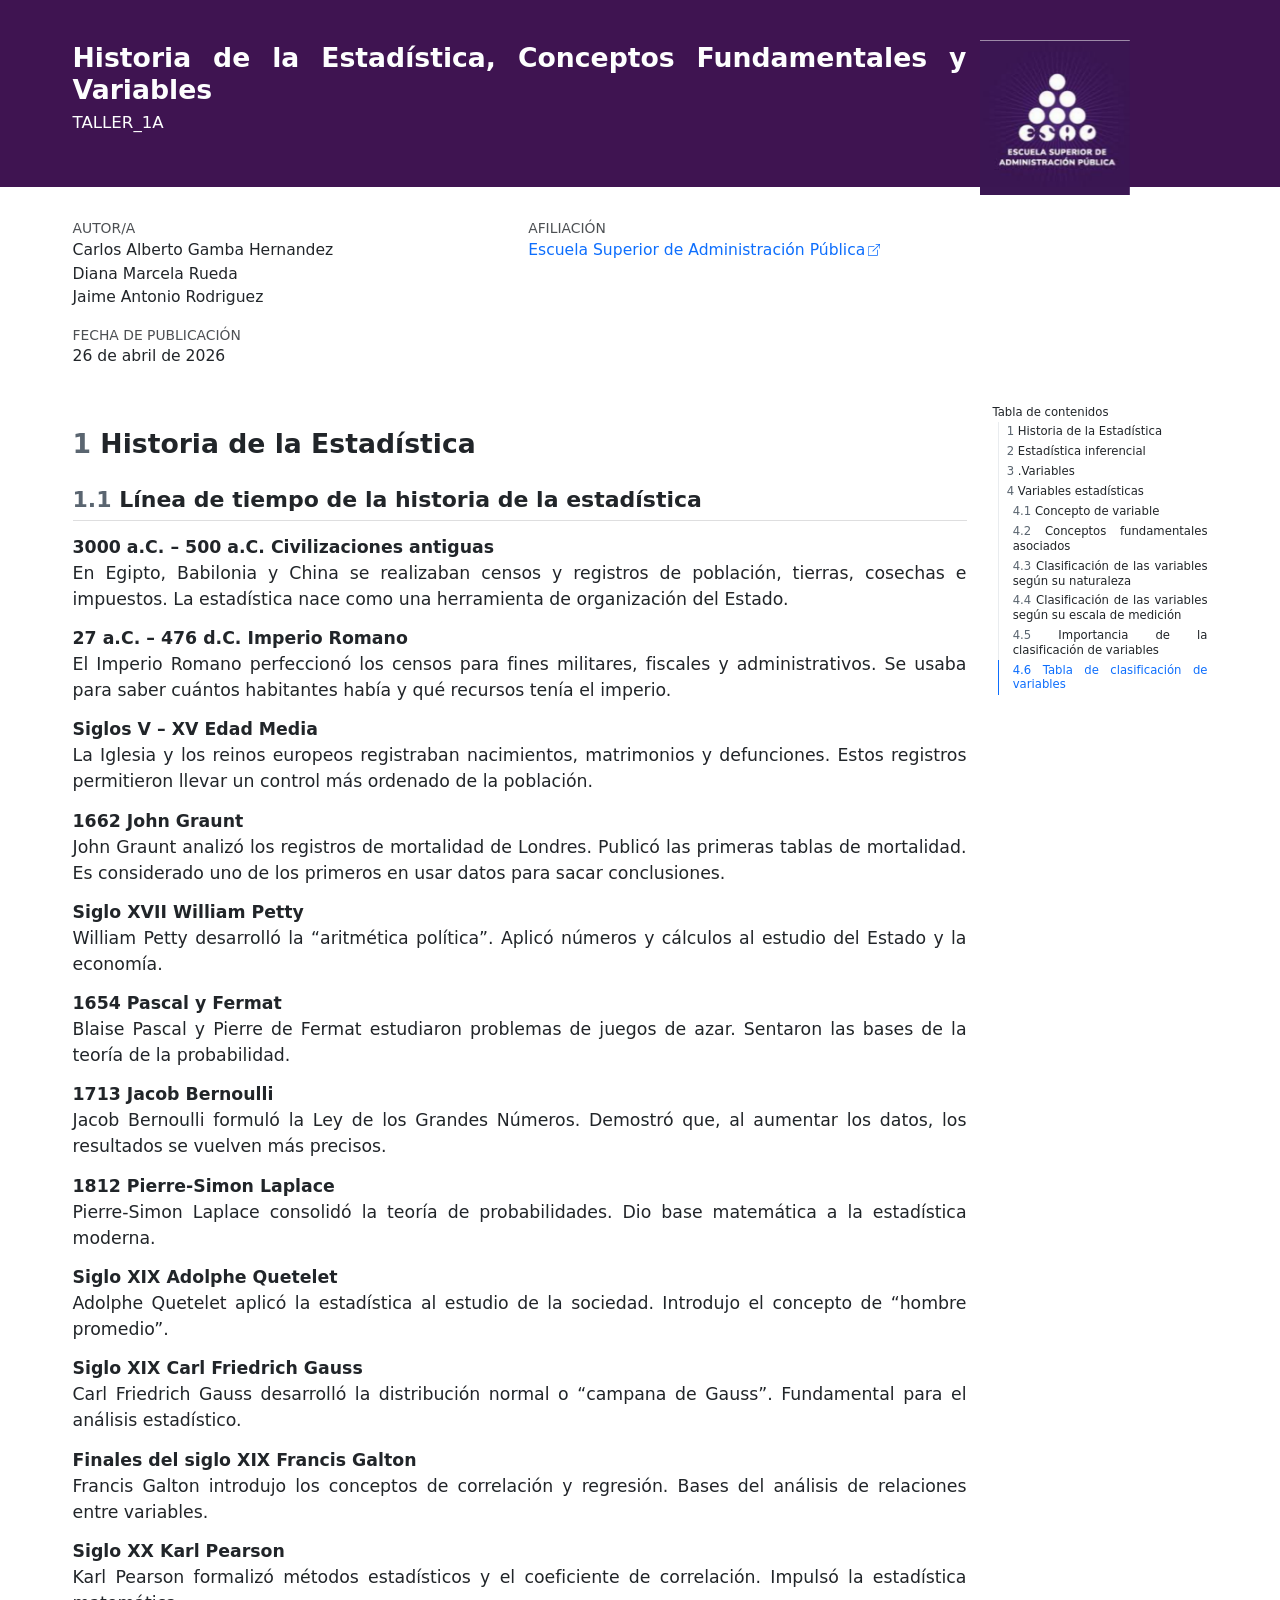
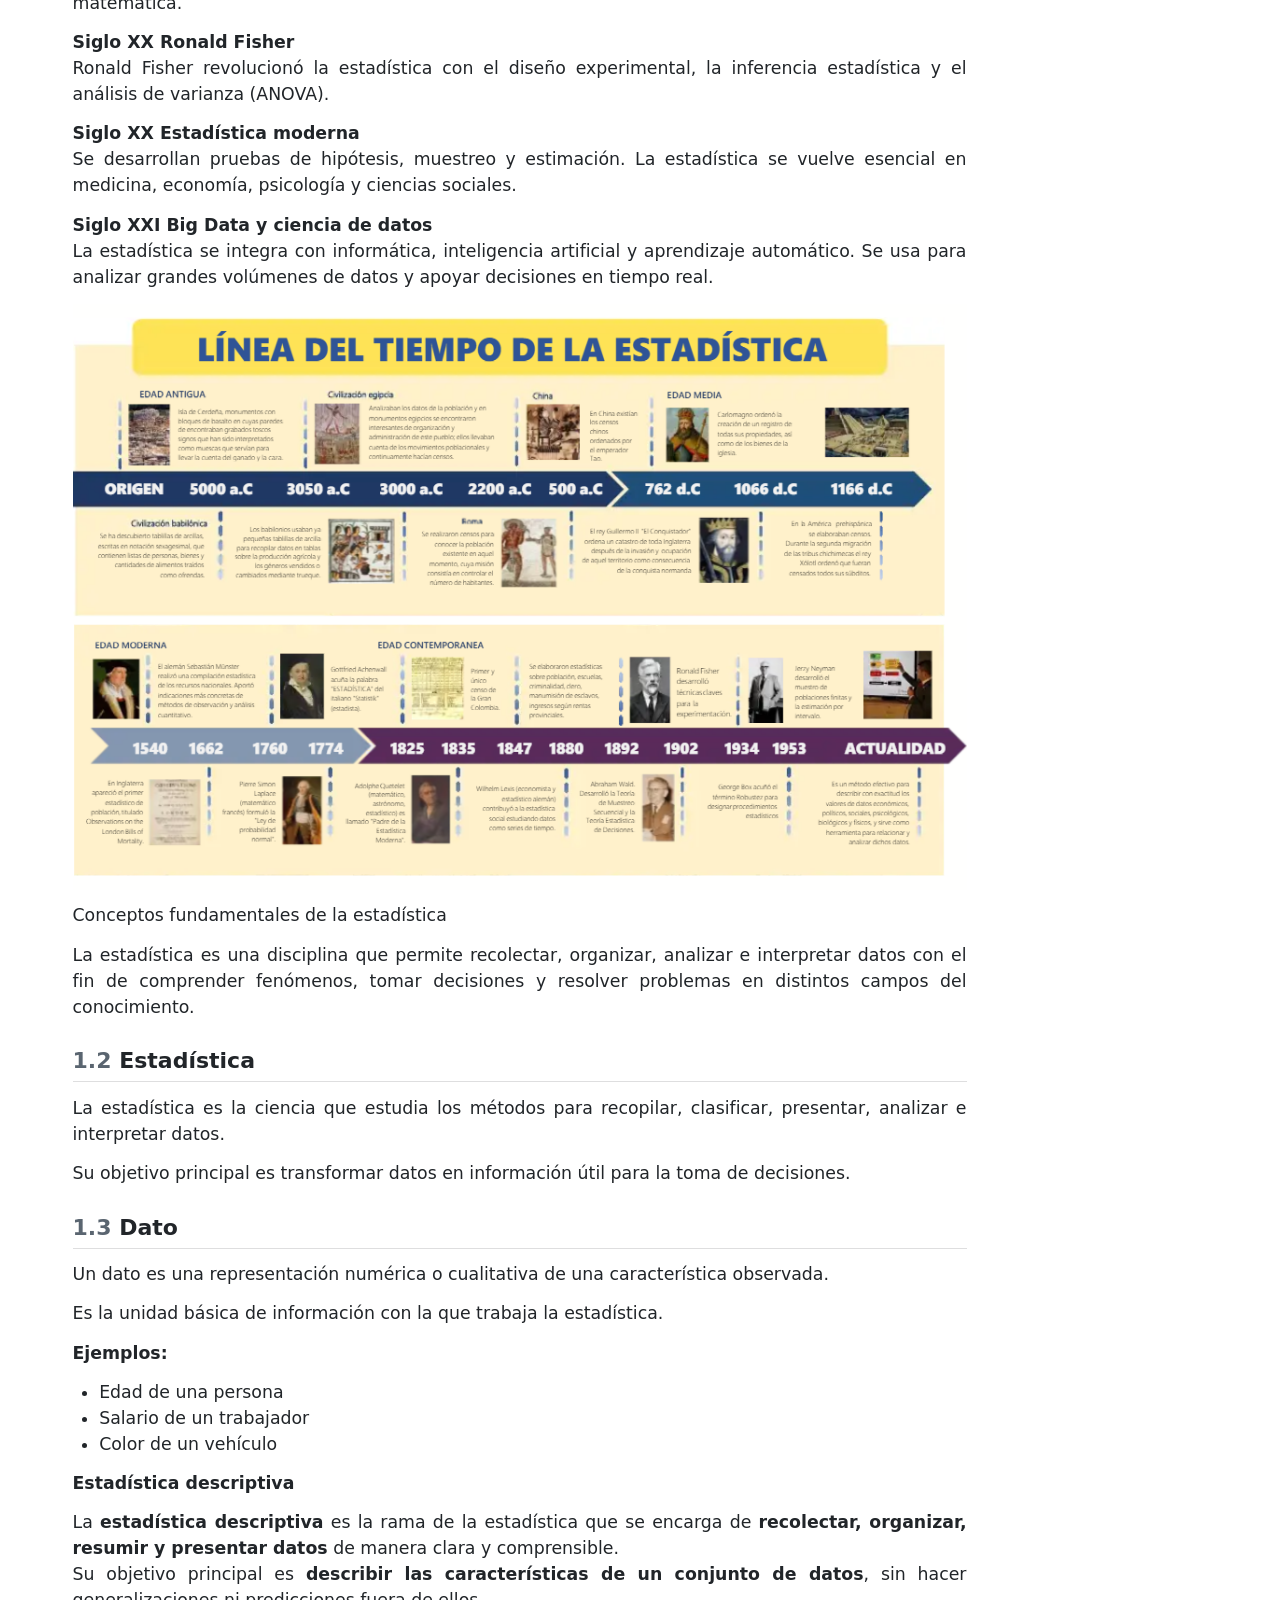
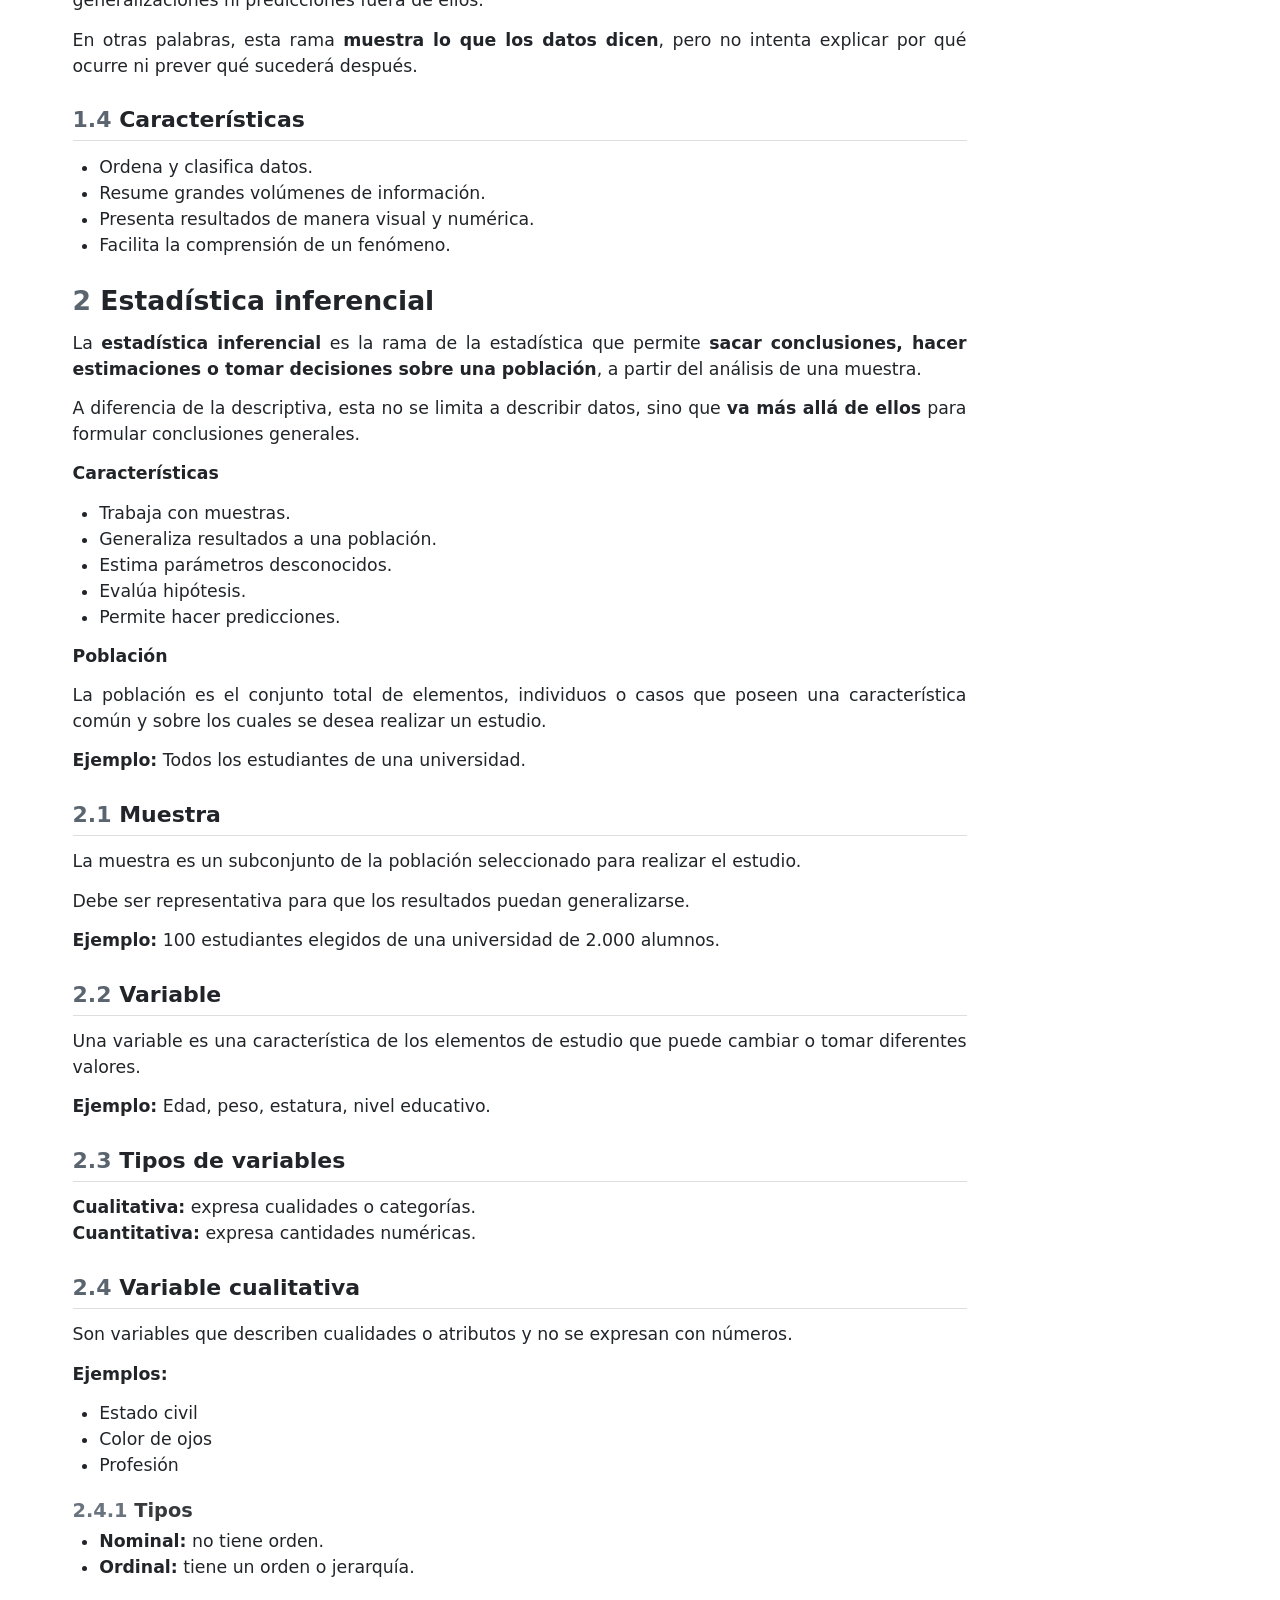
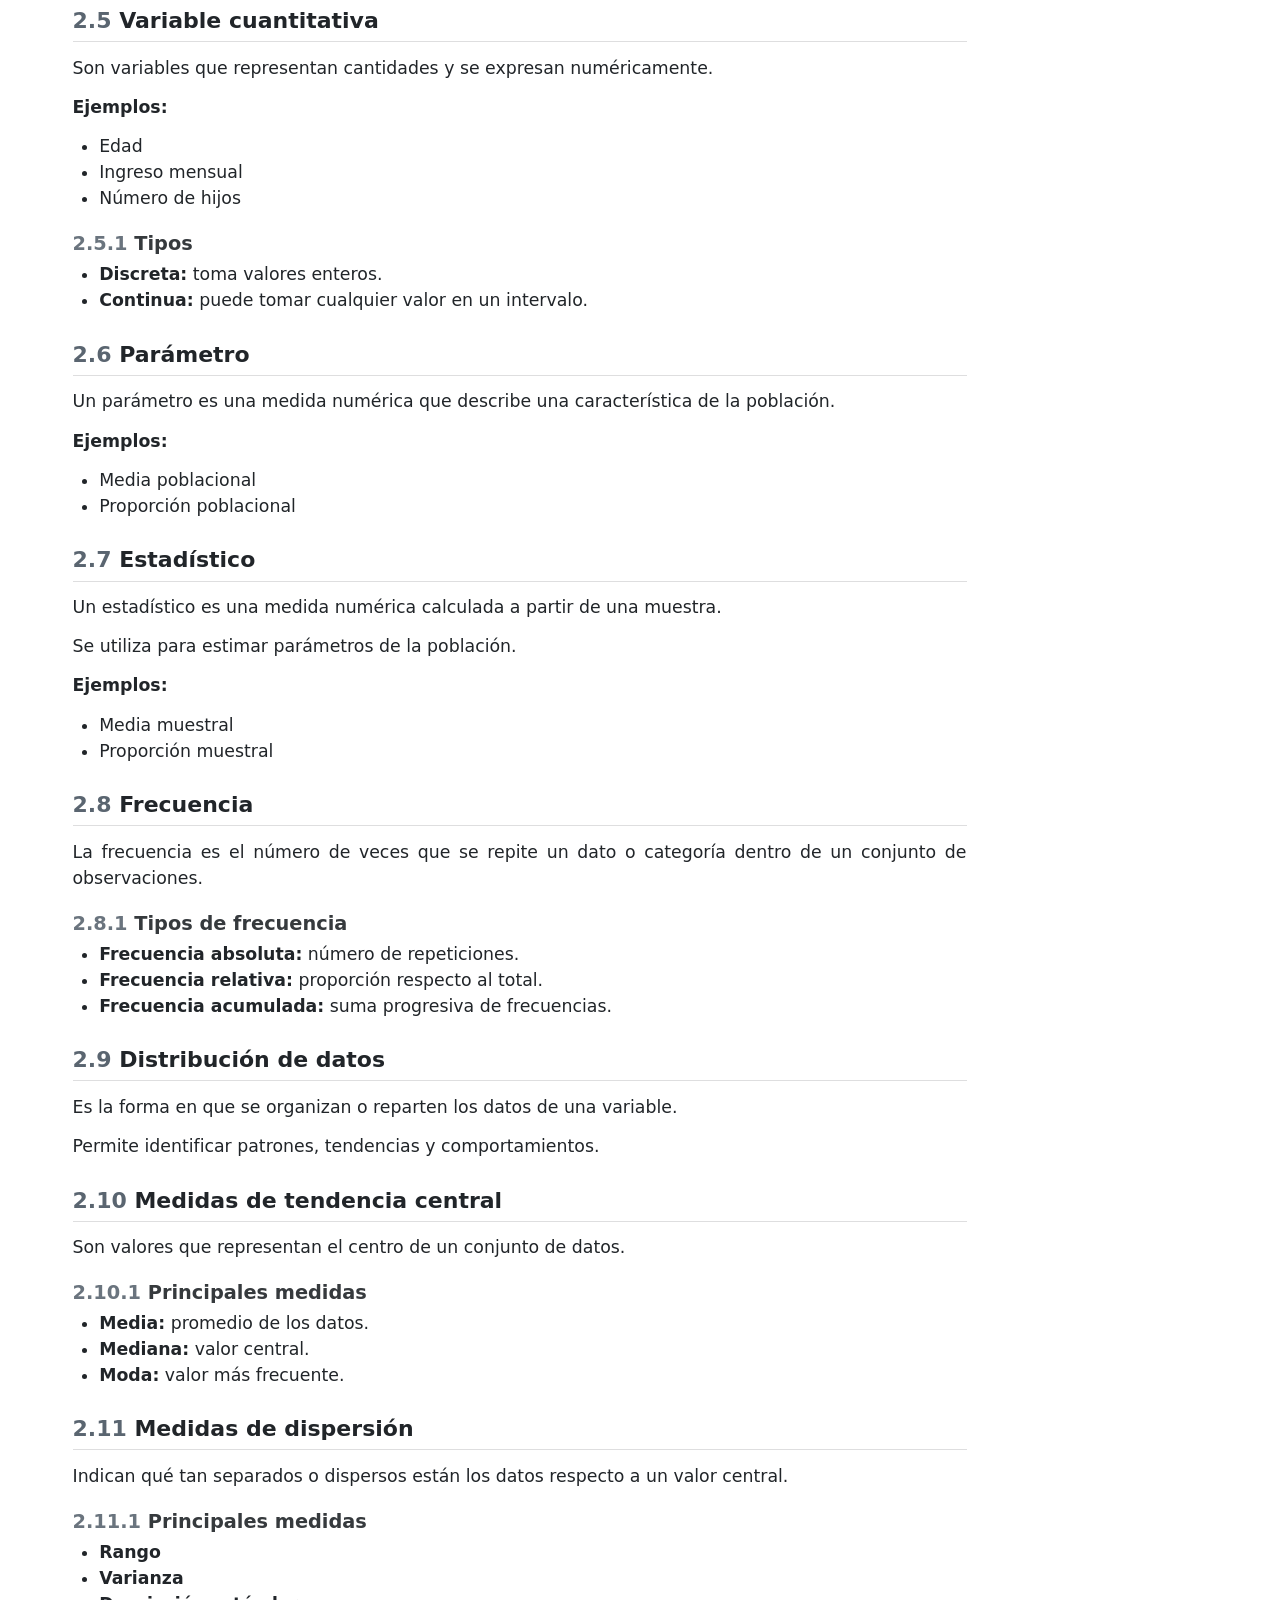
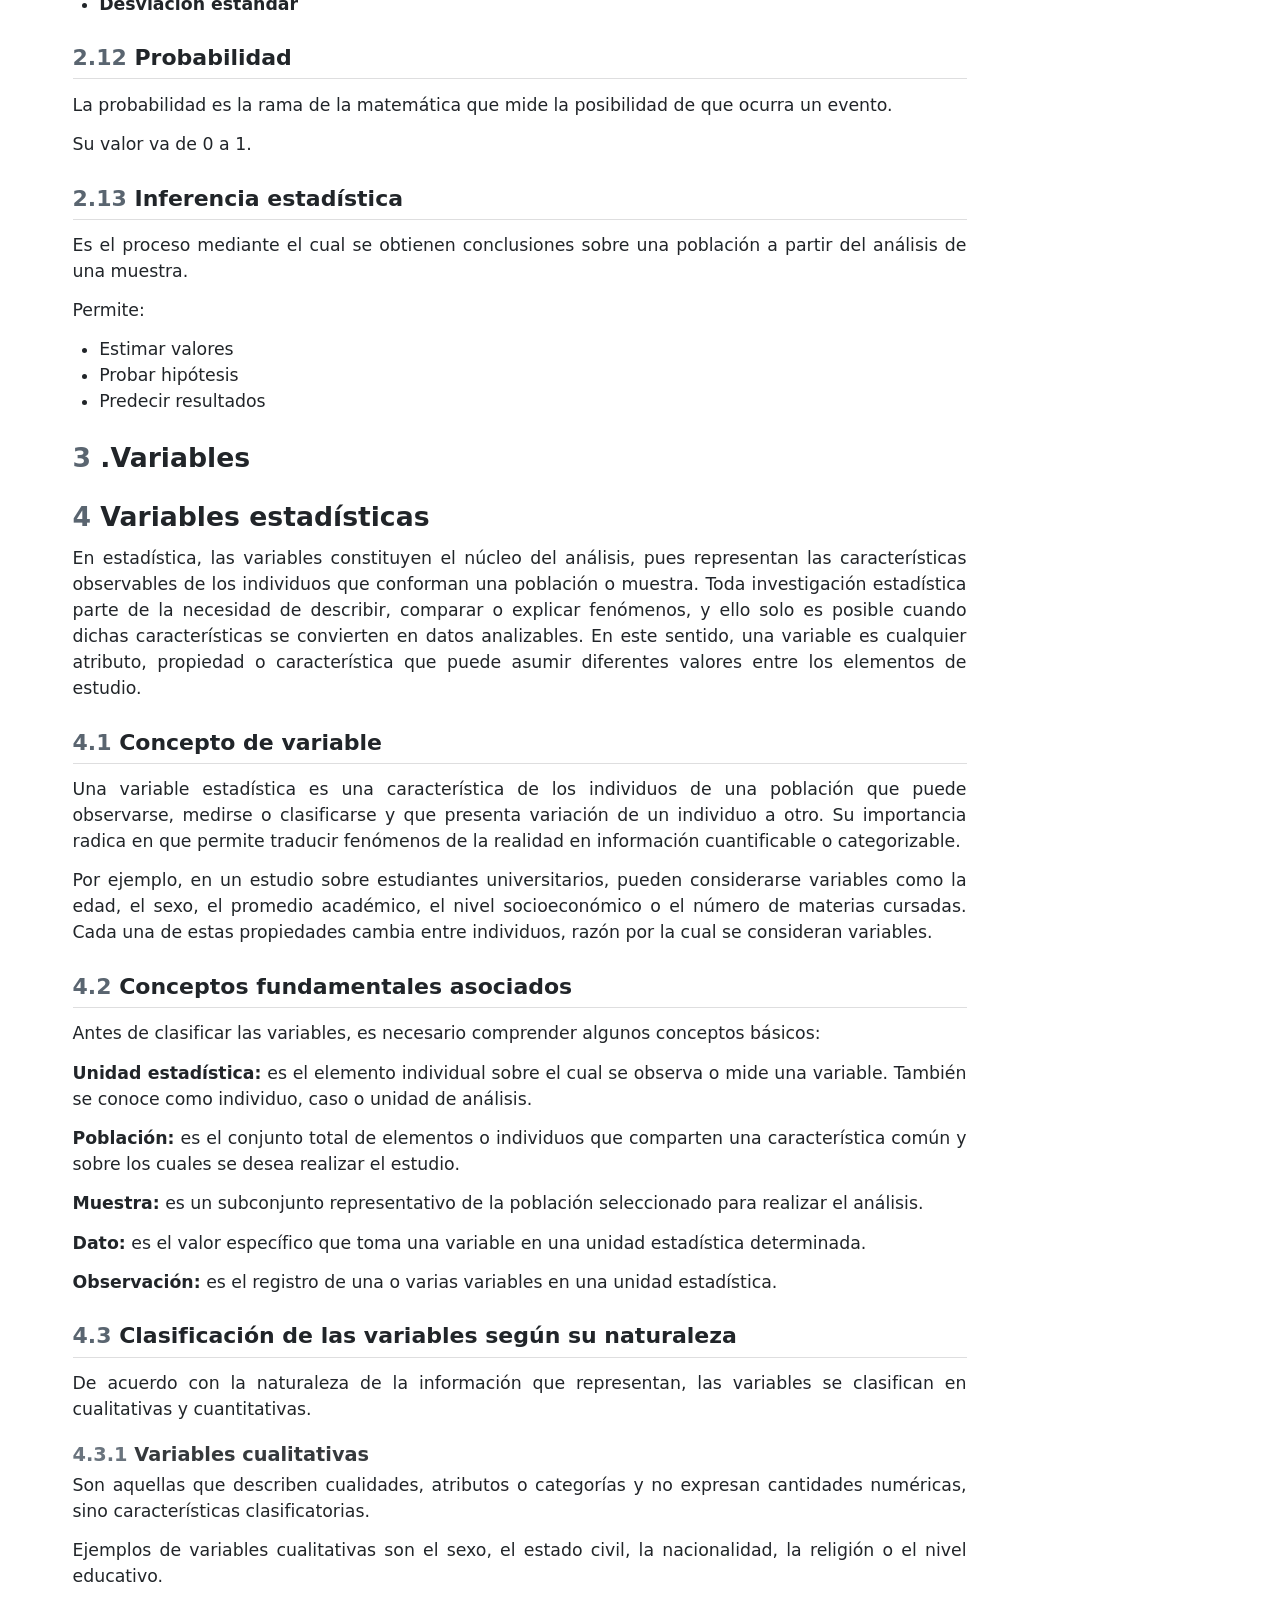
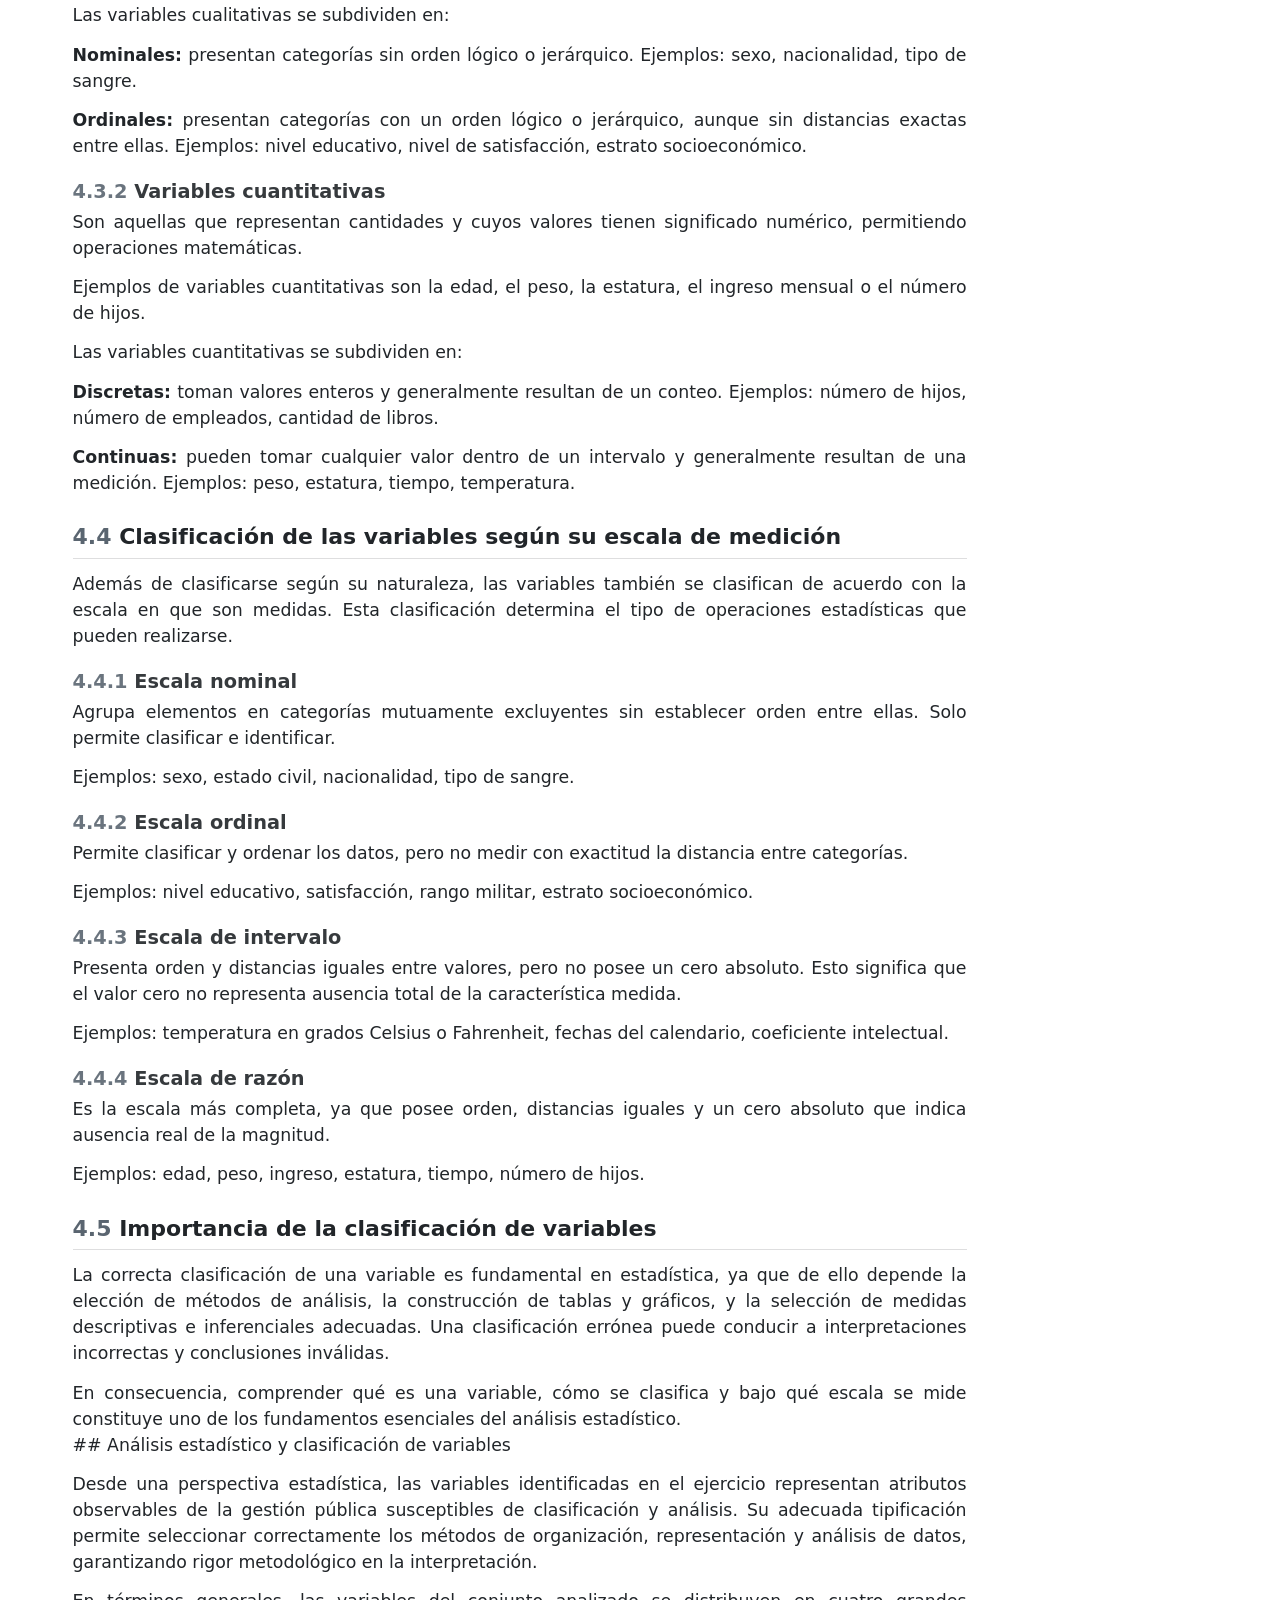
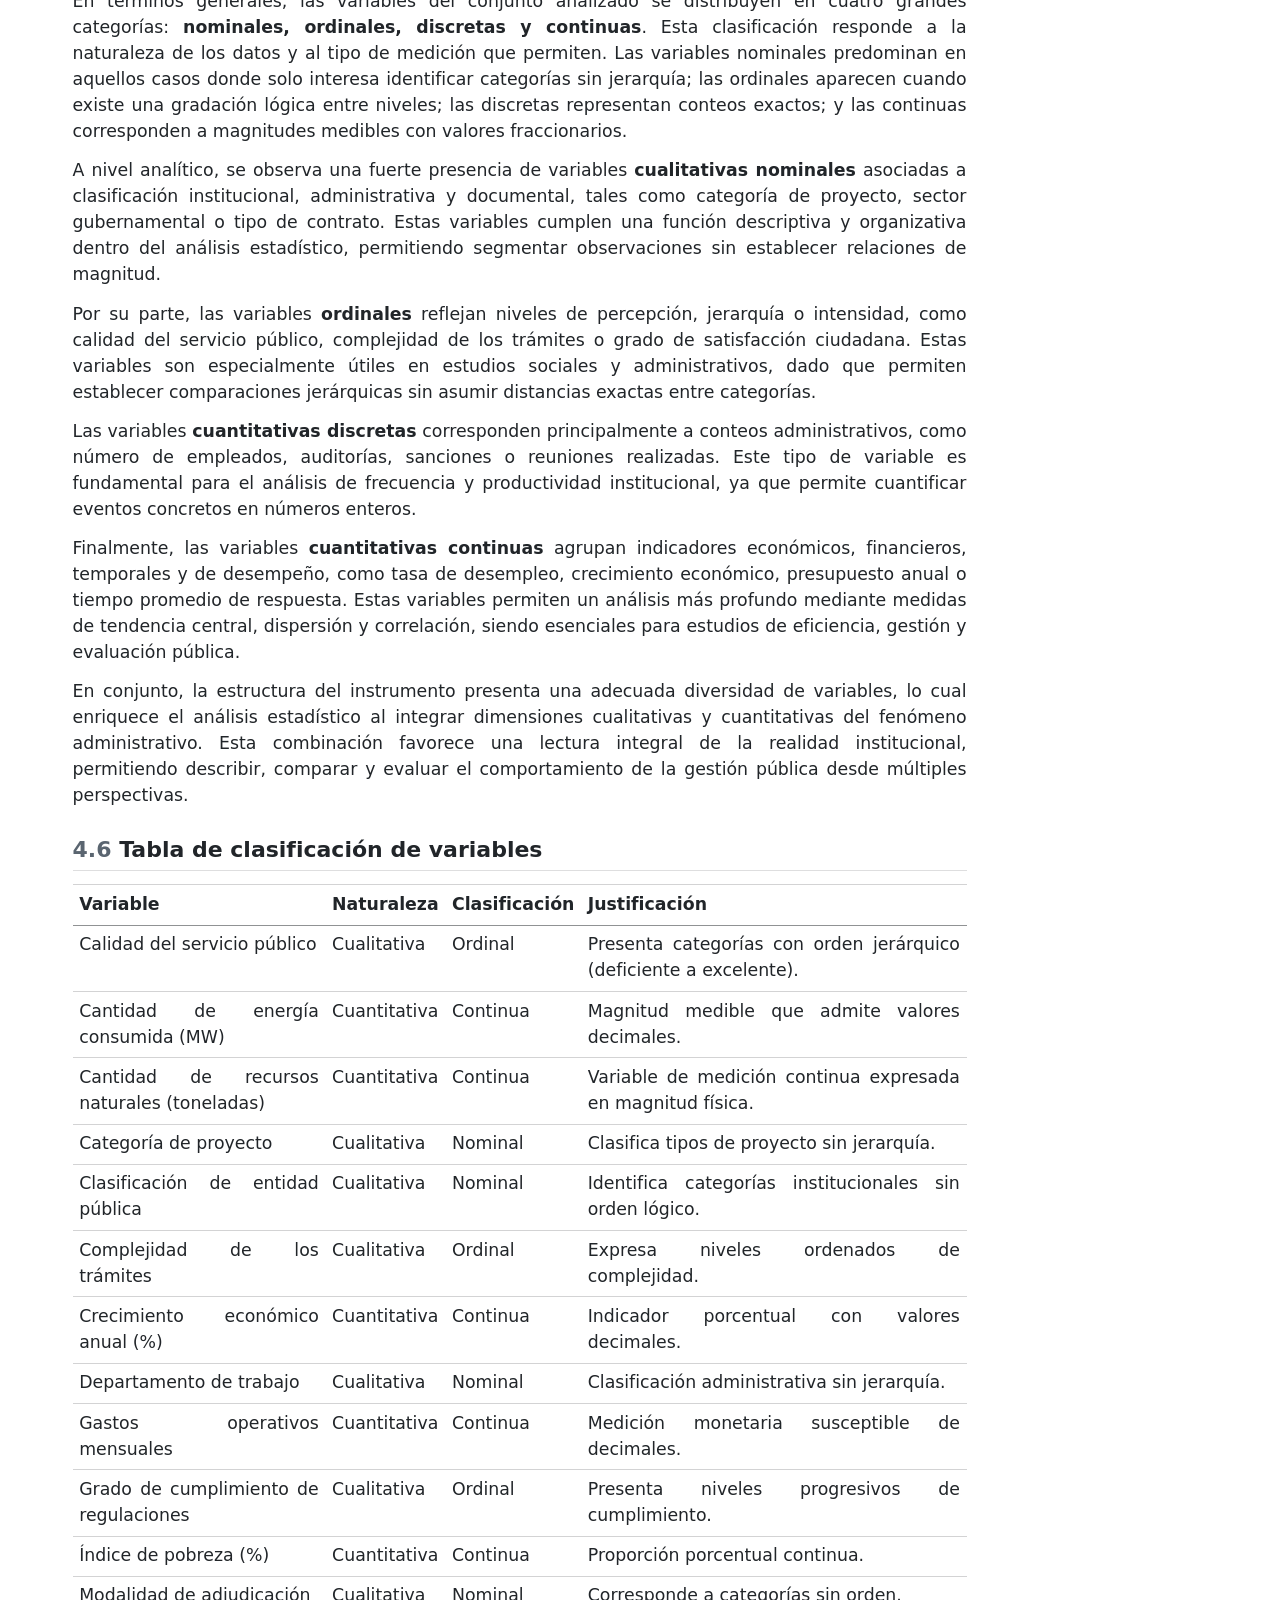
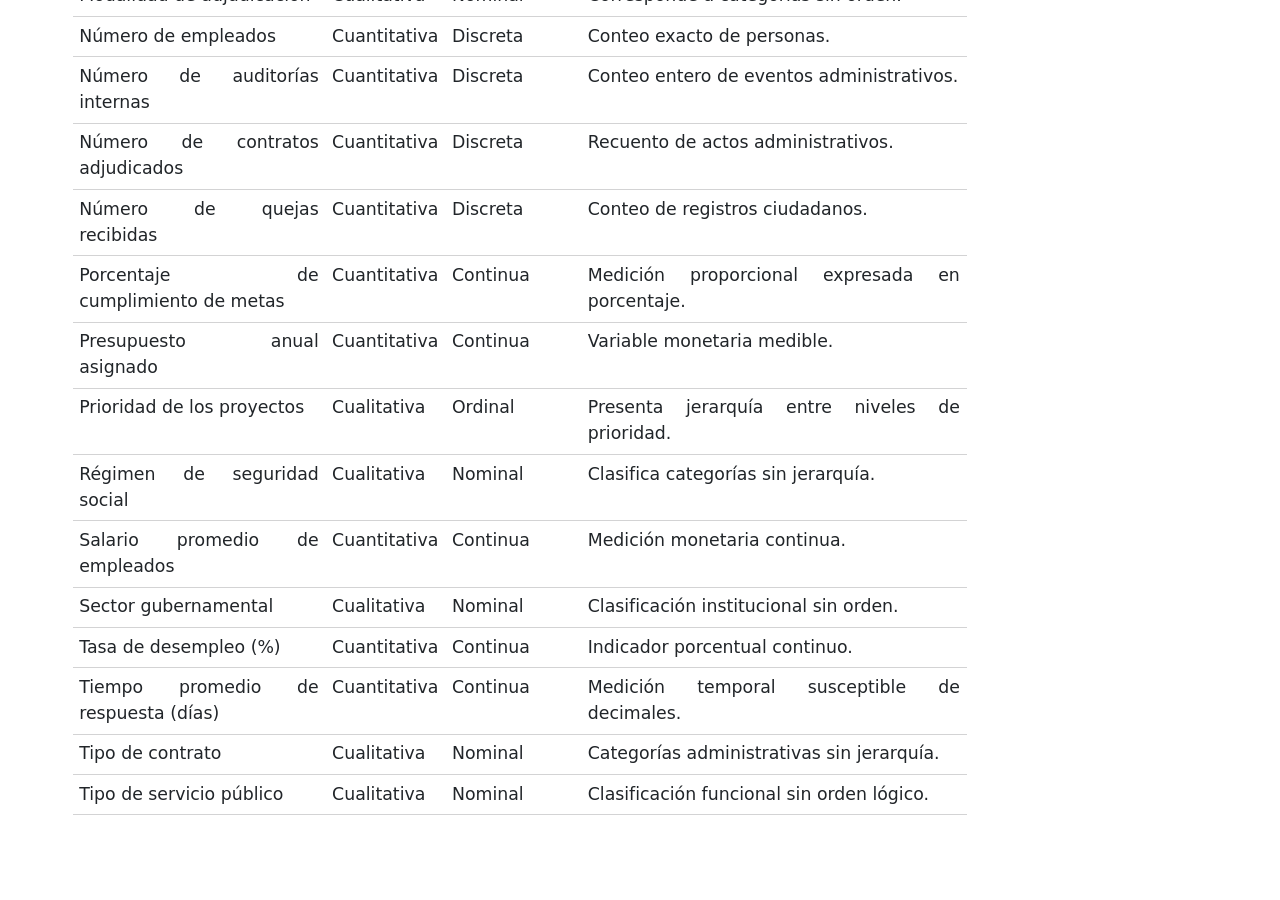
==== index.html @ 99663bc8 "Initial commit" ====
<!DOCTYPE html>
<html xmlns="http://www.w3.org/1999/xhtml" lang="es" xml:lang="es"><head>

<meta charset="utf-8">
<meta name="generator" content="quarto-1.8.25">

<meta name="viewport" content="width=device-width, initial-scale=1.0, user-scalable=yes">

<meta name="author" content="Carlos Alberto Gamba Hernandez Diana Marcela Rueda Jaime Antonio Rodriguez">

<title>Historia de la Estadística, Conceptos Fundamentales y Variables</title>
<style>
code{white-space: pre-wrap;}
span.smallcaps{font-variant: small-caps;}
div.columns{display: flex; gap: min(4vw, 1.5em);}
div.column{flex: auto; overflow-x: auto;}
div.hanging-indent{margin-left: 1.5em; text-indent: -1.5em;}
ul.task-list{list-style: none;}
ul.task-list li input[type="checkbox"] {
  width: 0.8em;
  margin: 0 0.8em 0.2em -1em; /* quarto-specific, see https://github.com/quarto-dev/quarto-cli/issues/4556 */ 
  vertical-align: middle;
}
</style>


<script src="index_files/libs/clipboard/clipboard.min.js"></script>
<script src="index_files/libs/quarto-html/quarto.js" type="module"></script>
<script src="index_files/libs/quarto-html/tabsets/tabsets.js" type="module"></script>
<script src="index_files/libs/quarto-html/axe/axe-check.js" type="module"></script>
<script src="index_files/libs/quarto-html/popper.min.js"></script>
<script src="index_files/libs/quarto-html/tippy.umd.min.js"></script>
<script src="index_files/libs/quarto-html/anchor.min.js"></script>
<link href="index_files/libs/quarto-html/tippy.css" rel="stylesheet">
<link href="index_files/libs/quarto-html/quarto-syntax-highlighting-4c7b890cc350be7067044af900615741.css" rel="stylesheet" id="quarto-text-highlighting-styles">
<script src="index_files/libs/bootstrap/bootstrap.min.js"></script>
<link href="index_files/libs/bootstrap/bootstrap-icons.css" rel="stylesheet">
<link href="index_files/libs/bootstrap/bootstrap-668abd4d7275ab245322e5a458dec49c.min.css" rel="stylesheet" append-hash="true" id="quarto-bootstrap" data-mode="light">
<style>html{ scroll-behavior: smooth; }</style>
<style>

      .quarto-title-block .quarto-title-banner {
        background: #3F1451;
      }
</style>


</head>

<body class="quarto-light">

<header id="title-block-header" class="quarto-title-block default page-columns page-full">
  <div class="quarto-title-banner page-columns page-full">
    <div class="quarto-title column-page-left">
      <h1 class="title">Historia de la Estadística, Conceptos Fundamentales y Variables</h1>
            <p class="subtitle lead">TALLER_1A</p>
                      </div>
  </div>
    
  <div class="quarto-title-meta-author column-page-left">
    <div class="quarto-title-meta-heading">Autor/a</div>
    <div class="quarto-title-meta-heading">Afiliación</div>
    
      <div class="quarto-title-meta-contents">
      <p class="author">Carlos Alberto Gamba Hernandez<br>Diana Marcela Rueda<br>Jaime Antonio Rodriguez </p>
    </div>
    <div class="quarto-title-meta-contents">
          <p class="affiliation">
              <a href="https://www.esap.edu.co">
              Escuela Superior de Administración Pública
              </a>
            </p>
        </div>
    </div>

  <div class="quarto-title-meta column-page-left">

        
      <div>
      <div class="quarto-title-meta-heading">Fecha de publicación</div>
      <div class="quarto-title-meta-contents">
        <p class="date">26 de abril de 2026</p>
      </div>
    </div>
    
      
    </div>
    
  
  </header><div id="quarto-content" class="page-columns page-rows-contents page-layout-full">
<div id="quarto-margin-sidebar" class="sidebar margin-sidebar">
  <nav id="TOC" role="doc-toc" class="toc-active">
    <h2 id="toc-title">Tabla de contenidos</h2>
   
  <ul>
  <li><a href="#historia-de-la-estadística" id="toc-historia-de-la-estadística" class="nav-link active" data-scroll-target="#historia-de-la-estadística"><span class="header-section-number">1</span> Historia de la Estadística</a>
  <ul class="collapse">
  <li><a href="#línea-de-tiempo-de-la-historia-de-la-estadística" id="toc-línea-de-tiempo-de-la-historia-de-la-estadística" class="nav-link" data-scroll-target="#línea-de-tiempo-de-la-historia-de-la-estadística"><span class="header-section-number">1.1</span> Línea de tiempo de la historia de la estadística</a></li>
  <li><a href="#estadística" id="toc-estadística" class="nav-link" data-scroll-target="#estadística"><span class="header-section-number">1.2</span> Estadística</a></li>
  <li><a href="#dato" id="toc-dato" class="nav-link" data-scroll-target="#dato"><span class="header-section-number">1.3</span> Dato</a></li>
  <li><a href="#características" id="toc-características" class="nav-link" data-scroll-target="#características"><span class="header-section-number">1.4</span> Características</a></li>
  </ul></li>
  <li><a href="#estadística-inferencial" id="toc-estadística-inferencial" class="nav-link" data-scroll-target="#estadística-inferencial"><span class="header-section-number">2</span> Estadística inferencial</a>
  <ul class="collapse">
  <li><a href="#muestra" id="toc-muestra" class="nav-link" data-scroll-target="#muestra"><span class="header-section-number">2.1</span> Muestra</a></li>
  <li><a href="#variable" id="toc-variable" class="nav-link" data-scroll-target="#variable"><span class="header-section-number">2.2</span> Variable</a></li>
  <li><a href="#tipos-de-variables" id="toc-tipos-de-variables" class="nav-link" data-scroll-target="#tipos-de-variables"><span class="header-section-number">2.3</span> Tipos de variables</a></li>
  <li><a href="#variable-cualitativa" id="toc-variable-cualitativa" class="nav-link" data-scroll-target="#variable-cualitativa"><span class="header-section-number">2.4</span> Variable cualitativa</a>
  <ul class="collapse">
  <li><a href="#tipos" id="toc-tipos" class="nav-link" data-scroll-target="#tipos"><span class="header-section-number">2.4.1</span> Tipos</a></li>
  </ul></li>
  <li><a href="#variable-cuantitativa" id="toc-variable-cuantitativa" class="nav-link" data-scroll-target="#variable-cuantitativa"><span class="header-section-number">2.5</span> Variable cuantitativa</a>
  <ul class="collapse">
  <li><a href="#tipos-1" id="toc-tipos-1" class="nav-link" data-scroll-target="#tipos-1"><span class="header-section-number">2.5.1</span> Tipos</a></li>
  </ul></li>
  <li><a href="#parámetro" id="toc-parámetro" class="nav-link" data-scroll-target="#parámetro"><span class="header-section-number">2.6</span> Parámetro</a></li>
  <li><a href="#estadístico" id="toc-estadístico" class="nav-link" data-scroll-target="#estadístico"><span class="header-section-number">2.7</span> Estadístico</a></li>
  <li><a href="#frecuencia" id="toc-frecuencia" class="nav-link" data-scroll-target="#frecuencia"><span class="header-section-number">2.8</span> Frecuencia</a>
  <ul class="collapse">
  <li><a href="#tipos-de-frecuencia" id="toc-tipos-de-frecuencia" class="nav-link" data-scroll-target="#tipos-de-frecuencia"><span class="header-section-number">2.8.1</span> Tipos de frecuencia</a></li>
  </ul></li>
  <li><a href="#distribución-de-datos" id="toc-distribución-de-datos" class="nav-link" data-scroll-target="#distribución-de-datos"><span class="header-section-number">2.9</span> Distribución de datos</a></li>
  <li><a href="#medidas-de-tendencia-central" id="toc-medidas-de-tendencia-central" class="nav-link" data-scroll-target="#medidas-de-tendencia-central"><span class="header-section-number">2.10</span> Medidas de tendencia central</a>
  <ul class="collapse">
  <li><a href="#principales-medidas" id="toc-principales-medidas" class="nav-link" data-scroll-target="#principales-medidas"><span class="header-section-number">2.10.1</span> Principales medidas</a></li>
  </ul></li>
  <li><a href="#medidas-de-dispersión" id="toc-medidas-de-dispersión" class="nav-link" data-scroll-target="#medidas-de-dispersión"><span class="header-section-number">2.11</span> Medidas de dispersión</a>
  <ul class="collapse">
  <li><a href="#principales-medidas-1" id="toc-principales-medidas-1" class="nav-link" data-scroll-target="#principales-medidas-1"><span class="header-section-number">2.11.1</span> Principales medidas</a></li>
  </ul></li>
  <li><a href="#probabilidad" id="toc-probabilidad" class="nav-link" data-scroll-target="#probabilidad"><span class="header-section-number">2.12</span> Probabilidad</a></li>
  <li><a href="#inferencia-estadística" id="toc-inferencia-estadística" class="nav-link" data-scroll-target="#inferencia-estadística"><span class="header-section-number">2.13</span> Inferencia estadística</a></li>
  </ul></li>
  <li><a href="#variables" id="toc-variables" class="nav-link" data-scroll-target="#variables"><span class="header-section-number">3</span> .Variables</a></li>
  <li><a href="#variables-estadísticas" id="toc-variables-estadísticas" class="nav-link" data-scroll-target="#variables-estadísticas"><span class="header-section-number">4</span> Variables estadísticas</a>
  <ul class="collapse">
  <li><a href="#concepto-de-variable" id="toc-concepto-de-variable" class="nav-link" data-scroll-target="#concepto-de-variable"><span class="header-section-number">4.1</span> Concepto de variable</a></li>
  <li><a href="#conceptos-fundamentales-asociados" id="toc-conceptos-fundamentales-asociados" class="nav-link" data-scroll-target="#conceptos-fundamentales-asociados"><span class="header-section-number">4.2</span> Conceptos fundamentales asociados</a></li>
  <li><a href="#clasificación-de-las-variables-según-su-naturaleza" id="toc-clasificación-de-las-variables-según-su-naturaleza" class="nav-link" data-scroll-target="#clasificación-de-las-variables-según-su-naturaleza"><span class="header-section-number">4.3</span> Clasificación de las variables según su naturaleza</a>
  <ul class="collapse">
  <li><a href="#variables-cualitativas" id="toc-variables-cualitativas" class="nav-link" data-scroll-target="#variables-cualitativas"><span class="header-section-number">4.3.1</span> Variables cualitativas</a></li>
  <li><a href="#variables-cuantitativas" id="toc-variables-cuantitativas" class="nav-link" data-scroll-target="#variables-cuantitativas"><span class="header-section-number">4.3.2</span> Variables cuantitativas</a></li>
  </ul></li>
  <li><a href="#clasificación-de-las-variables-según-su-escala-de-medición" id="toc-clasificación-de-las-variables-según-su-escala-de-medición" class="nav-link" data-scroll-target="#clasificación-de-las-variables-según-su-escala-de-medición"><span class="header-section-number">4.4</span> Clasificación de las variables según su escala de medición</a>
  <ul class="collapse">
  <li><a href="#escala-nominal" id="toc-escala-nominal" class="nav-link" data-scroll-target="#escala-nominal"><span class="header-section-number">4.4.1</span> Escala nominal</a></li>
  <li><a href="#escala-ordinal" id="toc-escala-ordinal" class="nav-link" data-scroll-target="#escala-ordinal"><span class="header-section-number">4.4.2</span> Escala ordinal</a></li>
  <li><a href="#escala-de-intervalo" id="toc-escala-de-intervalo" class="nav-link" data-scroll-target="#escala-de-intervalo"><span class="header-section-number">4.4.3</span> Escala de intervalo</a></li>
  <li><a href="#escala-de-razón" id="toc-escala-de-razón" class="nav-link" data-scroll-target="#escala-de-razón"><span class="header-section-number">4.4.4</span> Escala de razón</a></li>
  </ul></li>
  <li><a href="#importancia-de-la-clasificación-de-variables" id="toc-importancia-de-la-clasificación-de-variables" class="nav-link" data-scroll-target="#importancia-de-la-clasificación-de-variables"><span class="header-section-number">4.5</span> Importancia de la clasificación de variables</a></li>
  <li><a href="#tabla-de-clasificación-de-variables" id="toc-tabla-de-clasificación-de-variables" class="nav-link" data-scroll-target="#tabla-de-clasificación-de-variables"><span class="header-section-number">4.6</span> Tabla de clasificación de variables</a></li>
  </ul></li>
  </ul>
</nav>
</div>
<main class="content quarto-banner-title-block column-page-left" id="quarto-document-content">





<div style="position: absolute; top: 40px; right: 150px;">
  <img src="esap.png" alt="Logo ESAP" style="width: 150px; height: auto;">
</div>
<style>
body {
  font-size: 130%;
  text-align: justify;
}
</style>
<section id="historia-de-la-estadística" class="level1" data-number="1">
<h1 data-number="1"><span class="header-section-number">1</span> Historia de la Estadística</h1>
<section id="línea-de-tiempo-de-la-historia-de-la-estadística" class="level2" data-number="1.1">
<h2 data-number="1.1" class="anchored" data-anchor-id="línea-de-tiempo-de-la-historia-de-la-estadística"><span class="header-section-number">1.1</span> Línea de tiempo de la historia de la estadística</h2>
<p><strong>3000 a.C. – 500 a.C. Civilizaciones antiguas</strong><br>
En Egipto, Babilonia y China se realizaban censos y registros de población, tierras, cosechas e impuestos. La estadística nace como una herramienta de organización del Estado.</p>
<p><strong>27 a.C. – 476 d.C. Imperio Romano</strong><br>
El Imperio Romano perfeccionó los censos para fines militares, fiscales y administrativos. Se usaba para saber cuántos habitantes había y qué recursos tenía el imperio.</p>
<p><strong>Siglos V – XV Edad Media</strong><br>
La Iglesia y los reinos europeos registraban nacimientos, matrimonios y defunciones. Estos registros permitieron llevar un control más ordenado de la población.</p>
<p><strong>1662 John Graunt</strong><br>
John Graunt analizó los registros de mortalidad de Londres. Publicó las primeras tablas de mortalidad. Es considerado uno de los primeros en usar datos para sacar conclusiones.</p>
<p><strong>Siglo XVII William Petty</strong><br>
William Petty desarrolló la “aritmética política”. Aplicó números y cálculos al estudio del Estado y la economía.</p>
<p><strong>1654 Pascal y Fermat</strong><br>
Blaise Pascal y Pierre de Fermat estudiaron problemas de juegos de azar. Sentaron las bases de la teoría de la probabilidad.</p>
<p><strong>1713 Jacob Bernoulli</strong><br>
Jacob Bernoulli formuló la Ley de los Grandes Números. Demostró que, al aumentar los datos, los resultados se vuelven más precisos.</p>
<p><strong>1812 Pierre-Simon Laplace</strong><br>
Pierre-Simon Laplace consolidó la teoría de probabilidades. Dio base matemática a la estadística moderna.</p>
<p><strong>Siglo XIX Adolphe Quetelet</strong><br>
Adolphe Quetelet aplicó la estadística al estudio de la sociedad. Introdujo el concepto de “hombre promedio”.</p>
<p><strong>Siglo XIX Carl Friedrich Gauss</strong><br>
Carl Friedrich Gauss desarrolló la distribución normal o “campana de Gauss”. Fundamental para el análisis estadístico.</p>
<p><strong>Finales del siglo XIX Francis Galton</strong><br>
Francis Galton introdujo los conceptos de correlación y regresión. Bases del análisis de relaciones entre variables.</p>
<p><strong>Siglo XX Karl Pearson</strong><br>
Karl Pearson formalizó métodos estadísticos y el coeficiente de correlación. Impulsó la estadística matemática.</p>
<p><strong>Siglo XX Ronald Fisher</strong><br>
Ronald Fisher revolucionó la estadística con el diseño experimental, la inferencia estadística y el análisis de varianza (ANOVA).</p>
<p><strong>Siglo XX Estadística moderna</strong><br>
Se desarrollan pruebas de hipótesis, muestreo y estimación. La estadística se vuelve esencial en medicina, economía, psicología y ciencias sociales.</p>
<p><strong>Siglo XXI Big Data y ciencia de datos</strong><br>
La estadística se integra con informática, inteligencia artificial y aprendizaje automático. Se usa para analizar grandes volúmenes de datos y apoyar decisiones en tiempo real.</p>
<p><img src="images/clipboard-230049845.png" class="img-fluid"></p>
<p>Conceptos fundamentales de la estadística</p>
<p>La estadística es una disciplina que permite recolectar, organizar, analizar e interpretar datos con el fin de comprender fenómenos, tomar decisiones y resolver problemas en distintos campos del conocimiento.</p>
</section>
<section id="estadística" class="level2" data-number="1.2">
<h2 data-number="1.2" class="anchored" data-anchor-id="estadística"><span class="header-section-number">1.2</span> Estadística</h2>
<p>La estadística es la ciencia que estudia los métodos para recopilar, clasificar, presentar, analizar e interpretar datos.</p>
<p>Su objetivo principal es transformar datos en información útil para la toma de decisiones.</p>
</section>
<section id="dato" class="level2" data-number="1.3">
<h2 data-number="1.3" class="anchored" data-anchor-id="dato"><span class="header-section-number">1.3</span> Dato</h2>
<p>Un dato es una representación numérica o cualitativa de una característica observada.</p>
<p>Es la unidad básica de información con la que trabaja la estadística.</p>
<p><strong>Ejemplos:</strong></p>
<ul>
<li>Edad de una persona<br>
</li>
<li>Salario de un trabajador<br>
</li>
<li>Color de un vehículo</li>
</ul>
<p><strong>Estadística descriptiva</strong></p>
<p>La <strong>estadística descriptiva</strong> es la rama de la estadística que se encarga de <strong>recolectar, organizar, resumir y presentar datos</strong> de manera clara y comprensible.<br>
Su objetivo principal es <strong>describir las características de un conjunto de datos</strong>, sin hacer generalizaciones ni predicciones fuera de ellos.</p>
<p>En otras palabras, esta rama <strong>muestra lo que los datos dicen</strong>, pero no intenta explicar por qué ocurre ni prever qué sucederá después.</p>
</section>
<section id="características" class="level2" data-number="1.4">
<h2 data-number="1.4" class="anchored" data-anchor-id="características"><span class="header-section-number">1.4</span> Características</h2>
<ul>
<li>Ordena y clasifica datos.<br>
</li>
<li>Resume grandes volúmenes de información.<br>
</li>
<li>Presenta resultados de manera visual y numérica.<br>
</li>
<li>Facilita la comprensión de un fenómeno.</li>
</ul>
</section>
</section>
<section id="estadística-inferencial" class="level1" data-number="2">
<h1 data-number="2"><span class="header-section-number">2</span> Estadística inferencial</h1>
<p>La <strong>estadística inferencial</strong> es la rama de la estadística que permite <strong>sacar conclusiones, hacer estimaciones o tomar decisiones sobre una población</strong>, a partir del análisis de una muestra.</p>
<p>A diferencia de la descriptiva, esta no se limita a describir datos, sino que <strong>va más allá de ellos</strong> para formular conclusiones generales.</p>
<p><strong>Características</strong></p>
<ul>
<li>Trabaja con muestras.<br>
</li>
<li>Generaliza resultados a una población.<br>
</li>
<li>Estima parámetros desconocidos.<br>
</li>
<li>Evalúa hipótesis.<br>
</li>
<li>Permite hacer predicciones.</li>
</ul>
<p><strong>Población</strong></p>
<p>La población es el conjunto total de elementos, individuos o casos que poseen una característica común y sobre los cuales se desea realizar un estudio.</p>
<p><strong>Ejemplo:</strong> Todos los estudiantes de una universidad.</p>
<section id="muestra" class="level2" data-number="2.1">
<h2 data-number="2.1" class="anchored" data-anchor-id="muestra"><span class="header-section-number">2.1</span> Muestra</h2>
<p>La muestra es un subconjunto de la población seleccionado para realizar el estudio.</p>
<p>Debe ser representativa para que los resultados puedan generalizarse.</p>
<p><strong>Ejemplo:</strong> 100 estudiantes elegidos de una universidad de 2.000 alumnos.</p>
</section>
<section id="variable" class="level2" data-number="2.2">
<h2 data-number="2.2" class="anchored" data-anchor-id="variable"><span class="header-section-number">2.2</span> Variable</h2>
<p>Una variable es una característica de los elementos de estudio que puede cambiar o tomar diferentes valores.</p>
<p><strong>Ejemplo:</strong> Edad, peso, estatura, nivel educativo.</p>
</section>
<section id="tipos-de-variables" class="level2" data-number="2.3">
<h2 data-number="2.3" class="anchored" data-anchor-id="tipos-de-variables"><span class="header-section-number">2.3</span> Tipos de variables</h2>
<p><strong>Cualitativa:</strong> expresa cualidades o categorías.<br>
<strong>Cuantitativa:</strong> expresa cantidades numéricas.</p>
</section>
<section id="variable-cualitativa" class="level2" data-number="2.4">
<h2 data-number="2.4" class="anchored" data-anchor-id="variable-cualitativa"><span class="header-section-number">2.4</span> Variable cualitativa</h2>
<p>Son variables que describen cualidades o atributos y no se expresan con números.</p>
<p><strong>Ejemplos:</strong></p>
<ul>
<li>Estado civil<br>
</li>
<li>Color de ojos<br>
</li>
<li>Profesión</li>
</ul>
<section id="tipos" class="level3" data-number="2.4.1">
<h3 data-number="2.4.1" class="anchored" data-anchor-id="tipos"><span class="header-section-number">2.4.1</span> Tipos</h3>
<ul>
<li><strong>Nominal:</strong> no tiene orden.<br>
</li>
<li><strong>Ordinal:</strong> tiene un orden o jerarquía.</li>
</ul>
</section>
</section>
<section id="variable-cuantitativa" class="level2" data-number="2.5">
<h2 data-number="2.5" class="anchored" data-anchor-id="variable-cuantitativa"><span class="header-section-number">2.5</span> Variable cuantitativa</h2>
<p>Son variables que representan cantidades y se expresan numéricamente.</p>
<p><strong>Ejemplos:</strong></p>
<ul>
<li>Edad<br>
</li>
<li>Ingreso mensual<br>
</li>
<li>Número de hijos</li>
</ul>
<section id="tipos-1" class="level3" data-number="2.5.1">
<h3 data-number="2.5.1" class="anchored" data-anchor-id="tipos-1"><span class="header-section-number">2.5.1</span> Tipos</h3>
<ul>
<li><strong>Discreta:</strong> toma valores enteros.<br>
</li>
<li><strong>Continua:</strong> puede tomar cualquier valor en un intervalo.</li>
</ul>
</section>
</section>
<section id="parámetro" class="level2" data-number="2.6">
<h2 data-number="2.6" class="anchored" data-anchor-id="parámetro"><span class="header-section-number">2.6</span> Parámetro</h2>
<p>Un parámetro es una medida numérica que describe una característica de la población.</p>
<p><strong>Ejemplos:</strong></p>
<ul>
<li>Media poblacional<br>
</li>
<li>Proporción poblacional</li>
</ul>
</section>
<section id="estadístico" class="level2" data-number="2.7">
<h2 data-number="2.7" class="anchored" data-anchor-id="estadístico"><span class="header-section-number">2.7</span> Estadístico</h2>
<p>Un estadístico es una medida numérica calculada a partir de una muestra.</p>
<p>Se utiliza para estimar parámetros de la población.</p>
<p><strong>Ejemplos:</strong></p>
<ul>
<li>Media muestral<br>
</li>
<li>Proporción muestral</li>
</ul>
</section>
<section id="frecuencia" class="level2" data-number="2.8">
<h2 data-number="2.8" class="anchored" data-anchor-id="frecuencia"><span class="header-section-number">2.8</span> Frecuencia</h2>
<p>La frecuencia es el número de veces que se repite un dato o categoría dentro de un conjunto de observaciones.</p>
<section id="tipos-de-frecuencia" class="level3" data-number="2.8.1">
<h3 data-number="2.8.1" class="anchored" data-anchor-id="tipos-de-frecuencia"><span class="header-section-number">2.8.1</span> Tipos de frecuencia</h3>
<ul>
<li><strong>Frecuencia absoluta:</strong> número de repeticiones.<br>
</li>
<li><strong>Frecuencia relativa:</strong> proporción respecto al total.<br>
</li>
<li><strong>Frecuencia acumulada:</strong> suma progresiva de frecuencias.</li>
</ul>
</section>
</section>
<section id="distribución-de-datos" class="level2" data-number="2.9">
<h2 data-number="2.9" class="anchored" data-anchor-id="distribución-de-datos"><span class="header-section-number">2.9</span> Distribución de datos</h2>
<p>Es la forma en que se organizan o reparten los datos de una variable.</p>
<p>Permite identificar patrones, tendencias y comportamientos.</p>
</section>
<section id="medidas-de-tendencia-central" class="level2" data-number="2.10">
<h2 data-number="2.10" class="anchored" data-anchor-id="medidas-de-tendencia-central"><span class="header-section-number">2.10</span> Medidas de tendencia central</h2>
<p>Son valores que representan el centro de un conjunto de datos.</p>
<section id="principales-medidas" class="level3" data-number="2.10.1">
<h3 data-number="2.10.1" class="anchored" data-anchor-id="principales-medidas"><span class="header-section-number">2.10.1</span> Principales medidas</h3>
<ul>
<li><strong>Media:</strong> promedio de los datos.<br>
</li>
<li><strong>Mediana:</strong> valor central.<br>
</li>
<li><strong>Moda:</strong> valor más frecuente.</li>
</ul>
</section>
</section>
<section id="medidas-de-dispersión" class="level2" data-number="2.11">
<h2 data-number="2.11" class="anchored" data-anchor-id="medidas-de-dispersión"><span class="header-section-number">2.11</span> Medidas de dispersión</h2>
<p>Indican qué tan separados o dispersos están los datos respecto a un valor central.</p>
<section id="principales-medidas-1" class="level3" data-number="2.11.1">
<h3 data-number="2.11.1" class="anchored" data-anchor-id="principales-medidas-1"><span class="header-section-number">2.11.1</span> Principales medidas</h3>
<ul>
<li><strong>Rango</strong><br>
</li>
<li><strong>Varianza</strong><br>
</li>
<li><strong>Desviación estándar</strong></li>
</ul>
</section>
</section>
<section id="probabilidad" class="level2" data-number="2.12">
<h2 data-number="2.12" class="anchored" data-anchor-id="probabilidad"><span class="header-section-number">2.12</span> Probabilidad</h2>
<p>La probabilidad es la rama de la matemática que mide la posibilidad de que ocurra un evento.</p>
<p>Su valor va de 0 a 1.</p>
</section>
<section id="inferencia-estadística" class="level2" data-number="2.13">
<h2 data-number="2.13" class="anchored" data-anchor-id="inferencia-estadística"><span class="header-section-number">2.13</span> Inferencia estadística</h2>
<p>Es el proceso mediante el cual se obtienen conclusiones sobre una población a partir del análisis de una muestra.</p>
<p>Permite:</p>
<ul>
<li>Estimar valores</li>
<li>Probar hipótesis</li>
<li>Predecir resultados</li>
</ul>
</section>
</section>
<section id="variables" class="level1" data-number="3">
<h1 data-number="3"><span class="header-section-number">3</span> .Variables</h1>
</section>
<section id="variables-estadísticas" class="level1" data-number="4">
<h1 data-number="4"><span class="header-section-number">4</span> Variables estadísticas</h1>
<p>En estadística, las variables constituyen el núcleo del análisis, pues representan las características observables de los individuos que conforman una población o muestra. Toda investigación estadística parte de la necesidad de describir, comparar o explicar fenómenos, y ello solo es posible cuando dichas características se convierten en datos analizables. En este sentido, una variable es cualquier atributo, propiedad o característica que puede asumir diferentes valores entre los elementos de estudio.</p>
<section id="concepto-de-variable" class="level2" data-number="4.1">
<h2 data-number="4.1" class="anchored" data-anchor-id="concepto-de-variable"><span class="header-section-number">4.1</span> Concepto de variable</h2>
<p>Una variable estadística es una característica de los individuos de una población que puede observarse, medirse o clasificarse y que presenta variación de un individuo a otro. Su importancia radica en que permite traducir fenómenos de la realidad en información cuantificable o categorizable.</p>
<p>Por ejemplo, en un estudio sobre estudiantes universitarios, pueden considerarse variables como la edad, el sexo, el promedio académico, el nivel socioeconómico o el número de materias cursadas. Cada una de estas propiedades cambia entre individuos, razón por la cual se consideran variables.</p>
</section>
<section id="conceptos-fundamentales-asociados" class="level2" data-number="4.2">
<h2 data-number="4.2" class="anchored" data-anchor-id="conceptos-fundamentales-asociados"><span class="header-section-number">4.2</span> Conceptos fundamentales asociados</h2>
<p>Antes de clasificar las variables, es necesario comprender algunos conceptos básicos:</p>
<p><strong>Unidad estadística:</strong> es el elemento individual sobre el cual se observa o mide una variable. También se conoce como individuo, caso o unidad de análisis.</p>
<p><strong>Población:</strong> es el conjunto total de elementos o individuos que comparten una característica común y sobre los cuales se desea realizar el estudio.</p>
<p><strong>Muestra:</strong> es un subconjunto representativo de la población seleccionado para realizar el análisis.</p>
<p><strong>Dato:</strong> es el valor específico que toma una variable en una unidad estadística determinada.</p>
<p><strong>Observación:</strong> es el registro de una o varias variables en una unidad estadística.</p>
</section>
<section id="clasificación-de-las-variables-según-su-naturaleza" class="level2" data-number="4.3">
<h2 data-number="4.3" class="anchored" data-anchor-id="clasificación-de-las-variables-según-su-naturaleza"><span class="header-section-number">4.3</span> Clasificación de las variables según su naturaleza</h2>
<p>De acuerdo con la naturaleza de la información que representan, las variables se clasifican en cualitativas y cuantitativas.</p>
<section id="variables-cualitativas" class="level3" data-number="4.3.1">
<h3 data-number="4.3.1" class="anchored" data-anchor-id="variables-cualitativas"><span class="header-section-number">4.3.1</span> Variables cualitativas</h3>
<p>Son aquellas que describen cualidades, atributos o categorías y no expresan cantidades numéricas, sino características clasificatorias.</p>
<p>Ejemplos de variables cualitativas son el sexo, el estado civil, la nacionalidad, la religión o el nivel educativo.</p>
<p>Las variables cualitativas se subdividen en:</p>
<p><strong>Nominales:</strong> presentan categorías sin orden lógico o jerárquico. Ejemplos: sexo, nacionalidad, tipo de sangre.</p>
<p><strong>Ordinales:</strong> presentan categorías con un orden lógico o jerárquico, aunque sin distancias exactas entre ellas. Ejemplos: nivel educativo, nivel de satisfacción, estrato socioeconómico.</p>
</section>
<section id="variables-cuantitativas" class="level3" data-number="4.3.2">
<h3 data-number="4.3.2" class="anchored" data-anchor-id="variables-cuantitativas"><span class="header-section-number">4.3.2</span> Variables cuantitativas</h3>
<p>Son aquellas que representan cantidades y cuyos valores tienen significado numérico, permitiendo operaciones matemáticas.</p>
<p>Ejemplos de variables cuantitativas son la edad, el peso, la estatura, el ingreso mensual o el número de hijos.</p>
<p>Las variables cuantitativas se subdividen en:</p>
<p><strong>Discretas:</strong> toman valores enteros y generalmente resultan de un conteo. Ejemplos: número de hijos, número de empleados, cantidad de libros.</p>
<p><strong>Continuas:</strong> pueden tomar cualquier valor dentro de un intervalo y generalmente resultan de una medición. Ejemplos: peso, estatura, tiempo, temperatura.</p>
</section>
</section>
<section id="clasificación-de-las-variables-según-su-escala-de-medición" class="level2" data-number="4.4">
<h2 data-number="4.4" class="anchored" data-anchor-id="clasificación-de-las-variables-según-su-escala-de-medición"><span class="header-section-number">4.4</span> Clasificación de las variables según su escala de medición</h2>
<p>Además de clasificarse según su naturaleza, las variables también se clasifican de acuerdo con la escala en que son medidas. Esta clasificación determina el tipo de operaciones estadísticas que pueden realizarse.</p>
<section id="escala-nominal" class="level3" data-number="4.4.1">
<h3 data-number="4.4.1" class="anchored" data-anchor-id="escala-nominal"><span class="header-section-number">4.4.1</span> Escala nominal</h3>
<p>Agrupa elementos en categorías mutuamente excluyentes sin establecer orden entre ellas. Solo permite clasificar e identificar.</p>
<p>Ejemplos: sexo, estado civil, nacionalidad, tipo de sangre.</p>
</section>
<section id="escala-ordinal" class="level3" data-number="4.4.2">
<h3 data-number="4.4.2" class="anchored" data-anchor-id="escala-ordinal"><span class="header-section-number">4.4.2</span> Escala ordinal</h3>
<p>Permite clasificar y ordenar los datos, pero no medir con exactitud la distancia entre categorías.</p>
<p>Ejemplos: nivel educativo, satisfacción, rango militar, estrato socioeconómico.</p>
</section>
<section id="escala-de-intervalo" class="level3" data-number="4.4.3">
<h3 data-number="4.4.3" class="anchored" data-anchor-id="escala-de-intervalo"><span class="header-section-number">4.4.3</span> Escala de intervalo</h3>
<p>Presenta orden y distancias iguales entre valores, pero no posee un cero absoluto. Esto significa que el valor cero no representa ausencia total de la característica medida.</p>
<p>Ejemplos: temperatura en grados Celsius o Fahrenheit, fechas del calendario, coeficiente intelectual.</p>
</section>
<section id="escala-de-razón" class="level3" data-number="4.4.4">
<h3 data-number="4.4.4" class="anchored" data-anchor-id="escala-de-razón"><span class="header-section-number">4.4.4</span> Escala de razón</h3>
<p>Es la escala más completa, ya que posee orden, distancias iguales y un cero absoluto que indica ausencia real de la magnitud.</p>
<p>Ejemplos: edad, peso, ingreso, estatura, tiempo, número de hijos.</p>
</section>
</section>
<section id="importancia-de-la-clasificación-de-variables" class="level2" data-number="4.5">
<h2 data-number="4.5" class="anchored" data-anchor-id="importancia-de-la-clasificación-de-variables"><span class="header-section-number">4.5</span> Importancia de la clasificación de variables</h2>
<p>La correcta clasificación de una variable es fundamental en estadística, ya que de ello depende la elección de métodos de análisis, la construcción de tablas y gráficos, y la selección de medidas descriptivas e inferenciales adecuadas. Una clasificación errónea puede conducir a interpretaciones incorrectas y conclusiones inválidas.</p>
<p>En consecuencia, comprender qué es una variable, cómo se clasifica y bajo qué escala se mide constituye uno de los fundamentos esenciales del análisis estadístico. <br> ## Análisis estadístico y clasificación de variables</p>
<p>Desde una perspectiva estadística, las variables identificadas en el ejercicio representan atributos observables de la gestión pública susceptibles de clasificación y análisis. Su adecuada tipificación permite seleccionar correctamente los métodos de organización, representación y análisis de datos, garantizando rigor metodológico en la interpretación.</p>
<p>En términos generales, las variables del conjunto analizado se distribuyen en cuatro grandes categorías: <strong>nominales, ordinales, discretas y continuas</strong>. Esta clasificación responde a la naturaleza de los datos y al tipo de medición que permiten. Las variables nominales predominan en aquellos casos donde solo interesa identificar categorías sin jerarquía; las ordinales aparecen cuando existe una gradación lógica entre niveles; las discretas representan conteos exactos; y las continuas corresponden a magnitudes medibles con valores fraccionarios.</p>
<p>A nivel analítico, se observa una fuerte presencia de variables <strong>cualitativas nominales</strong> asociadas a clasificación institucional, administrativa y documental, tales como categoría de proyecto, sector gubernamental o tipo de contrato. Estas variables cumplen una función descriptiva y organizativa dentro del análisis estadístico, permitiendo segmentar observaciones sin establecer relaciones de magnitud.</p>
<p>Por su parte, las variables <strong>ordinales</strong> reflejan niveles de percepción, jerarquía o intensidad, como calidad del servicio público, complejidad de los trámites o grado de satisfacción ciudadana. Estas variables son especialmente útiles en estudios sociales y administrativos, dado que permiten establecer comparaciones jerárquicas sin asumir distancias exactas entre categorías.</p>
<p>Las variables <strong>cuantitativas discretas</strong> corresponden principalmente a conteos administrativos, como número de empleados, auditorías, sanciones o reuniones realizadas. Este tipo de variable es fundamental para el análisis de frecuencia y productividad institucional, ya que permite cuantificar eventos concretos en números enteros.</p>
<p>Finalmente, las variables <strong>cuantitativas continuas</strong> agrupan indicadores económicos, financieros, temporales y de desempeño, como tasa de desempleo, crecimiento económico, presupuesto anual o tiempo promedio de respuesta. Estas variables permiten un análisis más profundo mediante medidas de tendencia central, dispersión y correlación, siendo esenciales para estudios de eficiencia, gestión y evaluación pública.</p>
<p>En conjunto, la estructura del instrumento presenta una adecuada diversidad de variables, lo cual enriquece el análisis estadístico al integrar dimensiones cualitativas y cuantitativas del fenómeno administrativo. Esta combinación favorece una lectura integral de la realidad institucional, permitiendo describir, comparar y evaluar el comportamiento de la gestión pública desde múltiples perspectivas.</p>
</section>
<section id="tabla-de-clasificación-de-variables" class="level2" data-number="4.6">
<h2 data-number="4.6" class="anchored" data-anchor-id="tabla-de-clasificación-de-variables"><span class="header-section-number">4.6</span> Tabla de clasificación de variables</h2>
<table class="caption-top table">
<colgroup>
<col style="width: 31%">
<col style="width: 9%">
<col style="width: 9%">
<col style="width: 49%">
</colgroup>
<thead>
<tr class="header">
<th>Variable</th>
<th>Naturaleza</th>
<th>Clasificación</th>
<th>Justificación</th>
</tr>
</thead>
<tbody>
<tr class="odd">
<td>Calidad del servicio público</td>
<td>Cualitativa</td>
<td>Ordinal</td>
<td>Presenta categorías con orden jerárquico (deficiente a excelente).</td>
</tr>
<tr class="even">
<td>Cantidad de energía consumida (MW)</td>
<td>Cuantitativa</td>
<td>Continua</td>
<td>Magnitud medible que admite valores decimales.</td>
</tr>
<tr class="odd">
<td>Cantidad de recursos naturales (toneladas)</td>
<td>Cuantitativa</td>
<td>Continua</td>
<td>Variable de medición continua expresada en magnitud física.</td>
</tr>
<tr class="even">
<td>Categoría de proyecto</td>
<td>Cualitativa</td>
<td>Nominal</td>
<td>Clasifica tipos de proyecto sin jerarquía.</td>
</tr>
<tr class="odd">
<td>Clasificación de entidad pública</td>
<td>Cualitativa</td>
<td>Nominal</td>
<td>Identifica categorías institucionales sin orden lógico.</td>
</tr>
<tr class="even">
<td>Complejidad de los trámites</td>
<td>Cualitativa</td>
<td>Ordinal</td>
<td>Expresa niveles ordenados de complejidad.</td>
</tr>
<tr class="odd">
<td>Crecimiento económico anual (%)</td>
<td>Cuantitativa</td>
<td>Continua</td>
<td>Indicador porcentual con valores decimales.</td>
</tr>
<tr class="even">
<td>Departamento de trabajo</td>
<td>Cualitativa</td>
<td>Nominal</td>
<td>Clasificación administrativa sin jerarquía.</td>
</tr>
<tr class="odd">
<td>Gastos operativos mensuales</td>
<td>Cuantitativa</td>
<td>Continua</td>
<td>Medición monetaria susceptible de decimales.</td>
</tr>
<tr class="even">
<td>Grado de cumplimiento de regulaciones</td>
<td>Cualitativa</td>
<td>Ordinal</td>
<td>Presenta niveles progresivos de cumplimiento.</td>
</tr>
<tr class="odd">
<td>Índice de pobreza (%)</td>
<td>Cuantitativa</td>
<td>Continua</td>
<td>Proporción porcentual continua.</td>
</tr>
<tr class="even">
<td>Modalidad de adjudicación</td>
<td>Cualitativa</td>
<td>Nominal</td>
<td>Corresponde a categorías sin orden.</td>
</tr>
<tr class="odd">
<td>Número de empleados</td>
<td>Cuantitativa</td>
<td>Discreta</td>
<td>Conteo exacto de personas.</td>
</tr>
<tr class="even">
<td>Número de auditorías internas</td>
<td>Cuantitativa</td>
<td>Discreta</td>
<td>Conteo entero de eventos administrativos.</td>
</tr>
<tr class="odd">
<td>Número de contratos adjudicados</td>
<td>Cuantitativa</td>
<td>Discreta</td>
<td>Recuento de actos administrativos.</td>
</tr>
<tr class="even">
<td>Número de quejas recibidas</td>
<td>Cuantitativa</td>
<td>Discreta</td>
<td>Conteo de registros ciudadanos.</td>
</tr>
<tr class="odd">
<td>Porcentaje de cumplimiento de metas</td>
<td>Cuantitativa</td>
<td>Continua</td>
<td>Medición proporcional expresada en porcentaje.</td>
</tr>
<tr class="even">
<td>Presupuesto anual asignado</td>
<td>Cuantitativa</td>
<td>Continua</td>
<td>Variable monetaria medible.</td>
</tr>
<tr class="odd">
<td>Prioridad de los proyectos</td>
<td>Cualitativa</td>
<td>Ordinal</td>
<td>Presenta jerarquía entre niveles de prioridad.</td>
</tr>
<tr class="even">
<td>Régimen de seguridad social</td>
<td>Cualitativa</td>
<td>Nominal</td>
<td>Clasifica categorías sin jerarquía.</td>
</tr>
<tr class="odd">
<td>Salario promedio de empleados</td>
<td>Cuantitativa</td>
<td>Continua</td>
<td>Medición monetaria continua.</td>
</tr>
<tr class="even">
<td>Sector gubernamental</td>
<td>Cualitativa</td>
<td>Nominal</td>
<td>Clasificación institucional sin orden.</td>
</tr>
<tr class="odd">
<td>Tasa de desempleo (%)</td>
<td>Cuantitativa</td>
<td>Continua</td>
<td>Indicador porcentual continuo.</td>
</tr>
<tr class="even">
<td>Tiempo promedio de respuesta (días)</td>
<td>Cuantitativa</td>
<td>Continua</td>
<td>Medición temporal susceptible de decimales.</td>
</tr>
<tr class="odd">
<td>Tipo de contrato</td>
<td>Cualitativa</td>
<td>Nominal</td>
<td>Categorías administrativas sin jerarquía.</td>
</tr>
<tr class="even">
<td>Tipo de servicio público</td>
<td>Cualitativa</td>
<td>Nominal</td>
<td>Clasificación funcional sin orden lógico.</td>
</tr>
</tbody>
</table>
</section>
</section>

</main>
<!-- /main column -->
<script id="quarto-html-after-body" type="application/javascript">
  window.document.addEventListener("DOMContentLoaded", function (event) {
    const icon = "";
    const anchorJS = new window.AnchorJS();
    anchorJS.options = {
      placement: 'right',
      icon: icon
    };
    anchorJS.add('.anchored');
    const isCodeAnnotation = (el) => {
      for (const clz of el.classList) {
        if (clz.startsWith('code-annotation-')) {                     
          return true;
        }
      }
      return false;
    }
    const onCopySuccess = function(e) {
      // button target
      const button = e.trigger;
      // don't keep focus
      button.blur();
      // flash "checked"
      button.classList.add('code-copy-button-checked');
      var currentTitle = button.getAttribute("title");
      button.setAttribute("title", "Copiado");
      let tooltip;
      if (window.bootstrap) {
        button.setAttribute("data-bs-toggle", "tooltip");
        button.setAttribute("data-bs-placement", "left");
        button.setAttribute("data-bs-title", "Copiado");
        tooltip = new bootstrap.Tooltip(button, 
          { trigger: "manual", 
            customClass: "code-copy-button-tooltip",
            offset: [0, -8]});
        tooltip.show();    
      }
      setTimeout(function() {
        if (tooltip) {
          tooltip.hide();
          button.removeAttribute("data-bs-title");
          button.removeAttribute("data-bs-toggle");
          button.removeAttribute("data-bs-placement");
        }
        button.setAttribute("title", currentTitle);
        button.classList.remove('code-copy-button-checked');
      }, 1000);
      // clear code selection
      e.clearSelection();
    }
    const getTextToCopy = function(trigger) {
      const outerScaffold = trigger.parentElement.cloneNode(true);
      const codeEl = outerScaffold.querySelector('code');
      for (const childEl of codeEl.children) {
        if (isCodeAnnotation(childEl)) {
          childEl.remove();
        }
      }
      return codeEl.innerText;
    }
    const clipboard = new window.ClipboardJS('.code-copy-button:not([data-in-quarto-modal])', {
      text: getTextToCopy
    });
    clipboard.on('success', onCopySuccess);
    if (window.document.getElementById('quarto-embedded-source-code-modal')) {
      const clipboardModal = new window.ClipboardJS('.code-copy-button[data-in-quarto-modal]', {
        text: getTextToCopy,
        container: window.document.getElementById('quarto-embedded-source-code-modal')
      });
      clipboardModal.on('success', onCopySuccess);
    }
      var localhostRegex = new RegExp(/^(?:http|https):\/\/localhost\:?[0-9]*\//);
      var mailtoRegex = new RegExp(/^mailto:/);
        var filterRegex = new RegExp('/' + window.location.host + '/');
      var isInternal = (href) => {
          return filterRegex.test(href) || localhostRegex.test(href) || mailtoRegex.test(href);
      }
      // Inspect non-navigation links and adorn them if external
     var links = window.document.querySelectorAll('a[href]:not(.nav-link):not(.navbar-brand):not(.toc-action):not(.sidebar-link):not(.sidebar-item-toggle):not(.pagination-link):not(.no-external):not([aria-hidden]):not(.dropdown-item):not(.quarto-navigation-tool):not(.about-link)');
      for (var i=0; i<links.length; i++) {
        const link = links[i];
        if (!isInternal(link.href)) {
          // undo the damage that might have been done by quarto-nav.js in the case of
          // links that we want to consider external
          if (link.dataset.originalHref !== undefined) {
            link.href = link.dataset.originalHref;
          }
            // target, if specified
            link.setAttribute("target", "_blank");
            if (link.getAttribute("rel") === null) {
              link.setAttribute("rel", "noopener");
            }
            // default icon
            link.classList.add("external");
        }
      }
    function tippyHover(el, contentFn, onTriggerFn, onUntriggerFn) {
      const config = {
        allowHTML: true,
        maxWidth: 500,
        delay: 100,
        arrow: false,
        appendTo: function(el) {
            return el.parentElement;
        },
        interactive: true,
        interactiveBorder: 10,
        theme: 'quarto',
        placement: 'bottom-start',
      };
      if (contentFn) {
        config.content = contentFn;
      }
      if (onTriggerFn) {
        config.onTrigger = onTriggerFn;
      }
      if (onUntriggerFn) {
        config.onUntrigger = onUntriggerFn;
      }
      window.tippy(el, config); 
    }
    const noterefs = window.document.querySelectorAll('a[role="doc-noteref"]');
    for (var i=0; i<noterefs.length; i++) {
      const ref = noterefs[i];
      tippyHover(ref, function() {
        // use id or data attribute instead here
        let href = ref.getAttribute('data-footnote-href') || ref.getAttribute('href');
        try { href = new URL(href).hash; } catch {}
        const id = href.replace(/^#\/?/, "");
        const note = window.document.getElementById(id);
        if (note) {
          return note.innerHTML;
        } else {
          return "";
        }
      });
    }
    const xrefs = window.document.querySelectorAll('a.quarto-xref');
    const processXRef = (id, note) => {
      // Strip column container classes
      const stripColumnClz = (el) => {
        el.classList.remove("page-full", "page-columns");
        if (el.children) {
          for (const child of el.children) {
            stripColumnClz(child);
          }
        }
      }
      stripColumnClz(note)
      if (id === null || id.startsWith('sec-')) {
        // Special case sections, only their first couple elements
        const container = document.createElement("div");
        if (note.children && note.children.length > 2) {
          container.appendChild(note.children[0].cloneNode(true));
          for (let i = 1; i < note.children.length; i++) {
            const child = note.children[i];
            if (child.tagName === "P" && child.innerText === "") {
              continue;
            } else {
              container.appendChild(child.cloneNode(true));
              break;
            }
          }
          if (window.Quarto?.typesetMath) {
            window.Quarto.typesetMath(container);
          }
          return container.innerHTML
        } else {
          if (window.Quarto?.typesetMath) {
            window.Quarto.typesetMath(note);
          }
          return note.innerHTML;
        }
      } else {
        // Remove any anchor links if they are present
        const anchorLink = note.querySelector('a.anchorjs-link');
        if (anchorLink) {
          anchorLink.remove();
        }
        if (window.Quarto?.typesetMath) {
          window.Quarto.typesetMath(note);
        }
        if (note.classList.contains("callout")) {
          return note.outerHTML;
        } else {
          return note.innerHTML;
        }
      }
    }
    for (var i=0; i<xrefs.length; i++) {
      const xref = xrefs[i];
      tippyHover(xref, undefined, function(instance) {
        instance.disable();
        let url = xref.getAttribute('href');
        let hash = undefined; 
        if (url.startsWith('#')) {
          hash = url;
        } else {
          try { hash = new URL(url).hash; } catch {}
        }
        if (hash) {
          const id = hash.replace(/^#\/?/, "");
          const note = window.document.getElementById(id);
          if (note !== null) {
            try {
              const html = processXRef(id, note.cloneNode(true));
              instance.setContent(html);
            } finally {
              instance.enable();
              instance.show();
            }
          } else {
            // See if we can fetch this
            fetch(url.split('#')[0])
            .then(res => res.text())
            .then(html => {
              const parser = new DOMParser();
              const htmlDoc = parser.parseFromString(html, "text/html");
              const note = htmlDoc.getElementById(id);
              if (note !== null) {
                const html = processXRef(id, note);
                instance.setContent(html);
              } 
            }).finally(() => {
              instance.enable();
              instance.show();
            });
          }
        } else {
          // See if we can fetch a full url (with no hash to target)
          // This is a special case and we should probably do some content thinning / targeting
          fetch(url)
          .then(res => res.text())
          .then(html => {
            const parser = new DOMParser();
            const htmlDoc = parser.parseFromString(html, "text/html");
            const note = htmlDoc.querySelector('main.content');
            if (note !== null) {
              // This should only happen for chapter cross references
              // (since there is no id in the URL)
              // remove the first header
              if (note.children.length > 0 && note.children[0].tagName === "HEADER") {
                note.children[0].remove();
              }
              const html = processXRef(null, note);
              instance.setContent(html);
            } 
          }).finally(() => {
            instance.enable();
            instance.show();
          });
        }
      }, function(instance) {
      });
    }
        let selectedAnnoteEl;
        const selectorForAnnotation = ( cell, annotation) => {
          let cellAttr = 'data-code-cell="' + cell + '"';
          let lineAttr = 'data-code-annotation="' +  annotation + '"';
          const selector = 'span[' + cellAttr + '][' + lineAttr + ']';
          return selector;
        }
        const selectCodeLines = (annoteEl) => {
          const doc = window.document;
          const targetCell = annoteEl.getAttribute("data-target-cell");
          const targetAnnotation = annoteEl.getAttribute("data-target-annotation");
          const annoteSpan = window.document.querySelector(selectorForAnnotation(targetCell, targetAnnotation));
          const lines = annoteSpan.getAttribute("data-code-lines").split(",");
          const lineIds = lines.map((line) => {
            return targetCell + "-" + line;
          })
          let top = null;
          let height = null;
          let parent = null;
          if (lineIds.length > 0) {
              //compute the position of the single el (top and bottom and make a div)
              const el = window.document.getElementById(lineIds[0]);
              top = el.offsetTop;
              height = el.offsetHeight;
              parent = el.parentElement.parentElement;
            if (lineIds.length > 1) {
              const lastEl = window.document.getElementById(lineIds[lineIds.length - 1]);
              const bottom = lastEl.offsetTop + lastEl.offsetHeight;
              height = bottom - top;
            }
            if (top !== null && height !== null && parent !== null) {
              // cook up a div (if necessary) and position it 
              let div = window.document.getElementById("code-annotation-line-highlight");
              if (div === null) {
                div = window.document.createElement("div");
                div.setAttribute("id", "code-annotation-line-highlight");
                div.style.position = 'absolute';
                parent.appendChild(div);
              }
              div.style.top = top - 2 + "px";
              div.style.height = height + 4 + "px";
              div.style.left = 0;
              let gutterDiv = window.document.getElementById("code-annotation-line-highlight-gutter");
              if (gutterDiv === null) {
                gutterDiv = window.document.createElement("div");
                gutterDiv.setAttribute("id", "code-annotation-line-highlight-gutter");
                gutterDiv.style.position = 'absolute';
                const codeCell = window.document.getElementById(targetCell);
                const gutter = codeCell.querySelector('.code-annotation-gutter');
                gutter.appendChild(gutterDiv);
              }
              gutterDiv.style.top = top - 2 + "px";
              gutterDiv.style.height = height + 4 + "px";
            }
            selectedAnnoteEl = annoteEl;
          }
        };
        const unselectCodeLines = () => {
          const elementsIds = ["code-annotation-line-highlight", "code-annotation-line-highlight-gutter"];
          elementsIds.forEach((elId) => {
            const div = window.document.getElementById(elId);
            if (div) {
              div.remove();
            }
          });
          selectedAnnoteEl = undefined;
        };
          // Handle positioning of the toggle
      window.addEventListener(
        "resize",
        throttle(() => {
          elRect = undefined;
          if (selectedAnnoteEl) {
            selectCodeLines(selectedAnnoteEl);
          }
        }, 10)
      );
      function throttle(fn, ms) {
      let throttle = false;
      let timer;
        return (...args) => {
          if(!throttle) { // first call gets through
              fn.apply(this, args);
              throttle = true;
          } else { // all the others get throttled
              if(timer) clearTimeout(timer); // cancel #2
              timer = setTimeout(() => {
                fn.apply(this, args);
                timer = throttle = false;
              }, ms);
          }
        };
      }
        // Attach click handler to the DT
        const annoteDls = window.document.querySelectorAll('dt[data-target-cell]');
        for (const annoteDlNode of annoteDls) {
          annoteDlNode.addEventListener('click', (event) => {
            const clickedEl = event.target;
            if (clickedEl !== selectedAnnoteEl) {
              unselectCodeLines();
              const activeEl = window.document.querySelector('dt[data-target-cell].code-annotation-active');
              if (activeEl) {
                activeEl.classList.remove('code-annotation-active');
              }
              selectCodeLines(clickedEl);
              clickedEl.classList.add('code-annotation-active');
            } else {
              // Unselect the line
              unselectCodeLines();
              clickedEl.classList.remove('code-annotation-active');
            }
          });
        }
    const findCites = (el) => {
      const parentEl = el.parentElement;
      if (parentEl) {
        const cites = parentEl.dataset.cites;
        if (cites) {
          return {
            el,
            cites: cites.split(' ')
          };
        } else {
          return findCites(el.parentElement)
        }
      } else {
        return undefined;
      }
    };
    var bibliorefs = window.document.querySelectorAll('a[role="doc-biblioref"]');
    for (var i=0; i<bibliorefs.length; i++) {
      const ref = bibliorefs[i];
      const citeInfo = findCites(ref);
      if (citeInfo) {
        tippyHover(citeInfo.el, function() {
          var popup = window.document.createElement('div');
          citeInfo.cites.forEach(function(cite) {
            var citeDiv = window.document.createElement('div');
            citeDiv.classList.add('hanging-indent');
            citeDiv.classList.add('csl-entry');
            var biblioDiv = window.document.getElementById('ref-' + cite);
            if (biblioDiv) {
              citeDiv.innerHTML = biblioDiv.innerHTML;
            }
            popup.appendChild(citeDiv);
          });
          return popup.innerHTML;
        });
      }
    }
  });
  </script>
</div> <!-- /content -->




<script src="index_files/libs/quarto-html/zenscroll-min.js"></script>
</body></html>
---- index_files/libs/quarto-html/tippy.css ----
.tippy-box[data-animation=fade][data-state=hidden]{opacity:0}[data-tippy-root]{max-width:calc(100vw - 10px)}.tippy-box{position:relative;background-color:#333;color:#fff;border-radius:4px;font-size:14px;line-height:1.4;white-space:normal;outline:0;transition-property:transform,visibility,opacity}.tippy-box[data-placement^=top]>.tippy-arrow{bottom:0}.tippy-box[data-placement^=top]>.tippy-arrow:before{bottom:-7px;left:0;border-width:8px 8px 0;border-top-color:initial;transform-origin:center top}.tippy-box[data-placement^=bottom]>.tippy-arrow{top:0}.tippy-box[data-placement^=bottom]>.tippy-arrow:before{top:-7px;left:0;border-width:0 8px 8px;border-bottom-color:initial;transform-origin:center bottom}.tippy-box[data-placement^=left]>.tippy-arrow{right:0}.tippy-box[data-placement^=left]>.tippy-arrow:before{border-width:8px 0 8px 8px;border-left-color:initial;right:-7px;transform-origin:center left}.tippy-box[data-placement^=right]>.tippy-arrow{left:0}.tippy-box[data-placement^=right]>.tippy-arrow:before{left:-7px;border-width:8px 8px 8px 0;border-right-color:initial;transform-origin:center right}.tippy-box[data-inertia][data-state=visible]{transition-timing-function:cubic-bezier(.54,1.5,.38,1.11)}.tippy-arrow{width:16px;height:16px;color:#333}.tippy-arrow:before{content:"";position:absolute;border-color:transparent;border-style:solid}.tippy-content{position:relative;padding:5px 9px;z-index:1}
---- index_files/libs/quarto-html/quarto-syntax-highlighting-4c7b890cc350be7067044af900615741.css ----
/* quarto syntax highlight colors */
:root {
  --quarto-hl-al-color: #ff5555;
  --quarto-hl-an-color: #75715e;
  --quarto-hl-at-color: #f92672;
  --quarto-hl-bn-color: #ae81ff;
  --quarto-hl-bu-color: #66D9EF;
  --quarto-hl-ch-color: #e6db74;
  --quarto-hl-co-color: #75715e;
  --quarto-hl-cv-color: #75715e;
  --quarto-hl-cn-color: #ae81ff;
  --quarto-hl-cf-color: #f92672;
  --quarto-hl-dt-color: #66d9ef;
  --quarto-hl-dv-color: #ae81ff;
  --quarto-hl-do-color: #75715e;
  --quarto-hl-er-color: #ff5555;
  --quarto-hl-ex-color: #a6e22e;
  --quarto-hl-fl-color: #ae81ff;
  --quarto-hl-fu-color: #a6e22e;
  --quarto-hl-im-color: #f92672;
  --quarto-hl-in-color: #f1fa8c;
  --quarto-hl-kw-color: #f92672;
  --quarto-hl-op-color: #f8f8f2;
  --quarto-hl-pp-color: #f92672;
  --quarto-hl-re-color: #75715e;
  --quarto-hl-sc-color: #ae81ff;
  --quarto-hl-ss-color: #e6db74;
  --quarto-hl-st-color: #e6db74;
  --quarto-hl-va-color: #f8f8f2;
  --quarto-hl-vs-color: #e6db74;
  --quarto-hl-wa-color: #ff5555;
}

/* other quarto variables */
:root {
  --quarto-font-monospace: SFMono-Regular, Menlo, Monaco, Consolas, "Liberation Mono", "Courier New", monospace;
}

/* syntax highlight based on Pandoc's rules */
pre > code.sourceCode > span {
  color: #f8f8f2;
}

code.sourceCode > span {
  color: #f8f8f2;
}

div.sourceCode,
div.sourceCode pre.sourceCode {
  color: #f8f8f2;
}

/* Normal */
code span {
  color: #f8f8f2;
}

/* Alert */
code span.al {
  font-weight: bold;
  color: #ff5555;
}

/* Annotation */
code span.an {
  color: #75715e;
}

/* Attribute */
code span.at {
  color: #f92672;
}

/* BaseN */
code span.bn {
  color: #ae81ff;
}

/* BuiltIn */
code span.bu {
  color: #66D9EF;
}

/* ControlFlow */
code span.cf {
  color: #f92672;
}

/* Char */
code span.ch {
  color: #e6db74;
}

/* Constant */
code span.cn {
  color: #ae81ff;
}

/* Comment */
code span.co {
  color: #75715e;
}

/* CommentVar */
code span.cv {
  color: #75715e;
}

/* Documentation */
code span.do {
  color: #75715e;
}

/* DataType */
code span.dt {
  font-style: italic;
  color: #66d9ef;
}

/* DecVal */
code span.dv {
  color: #ae81ff;
}

/* Error */
code span.er {
  color: #ff5555;
  text-decoration: underline;
}

/* Extension */
code span.ex {
  font-weight: bold;
  color: #a6e22e;
}

/* Float */
code span.fl {
  color: #ae81ff;
}

/* Function */
code span.fu {
  color: #a6e22e;
}

/* Import */
code span.im {
  color: #f92672;
}

/* Information */
code span.in {
  color: #f1fa8c;
}

/* Keyword */
code span.kw {
  color: #f92672;
}

/* Operator */
code span.op {
  color: #f8f8f2;
}

/* Preprocessor */
code span.pp {
  color: #f92672;
}

/* RegionMarker */
code span.re {
  color: #75715e;
}

/* SpecialChar */
code span.sc {
  color: #ae81ff;
}

/* SpecialString */
code span.ss {
  color: #e6db74;
}

/* String */
code span.st {
  color: #e6db74;
}

/* Variable */
code span.va {
  color: #f8f8f2;
}

/* VerbatimString */
code span.vs {
  color: #e6db74;
}

/* Warning */
code span.wa {
  color: #ff5555;
}

.prevent-inlining {
  content: "</";
}

/*# sourceMappingURL=819a05a5d2354c4440be9fb175693b58.css.map */
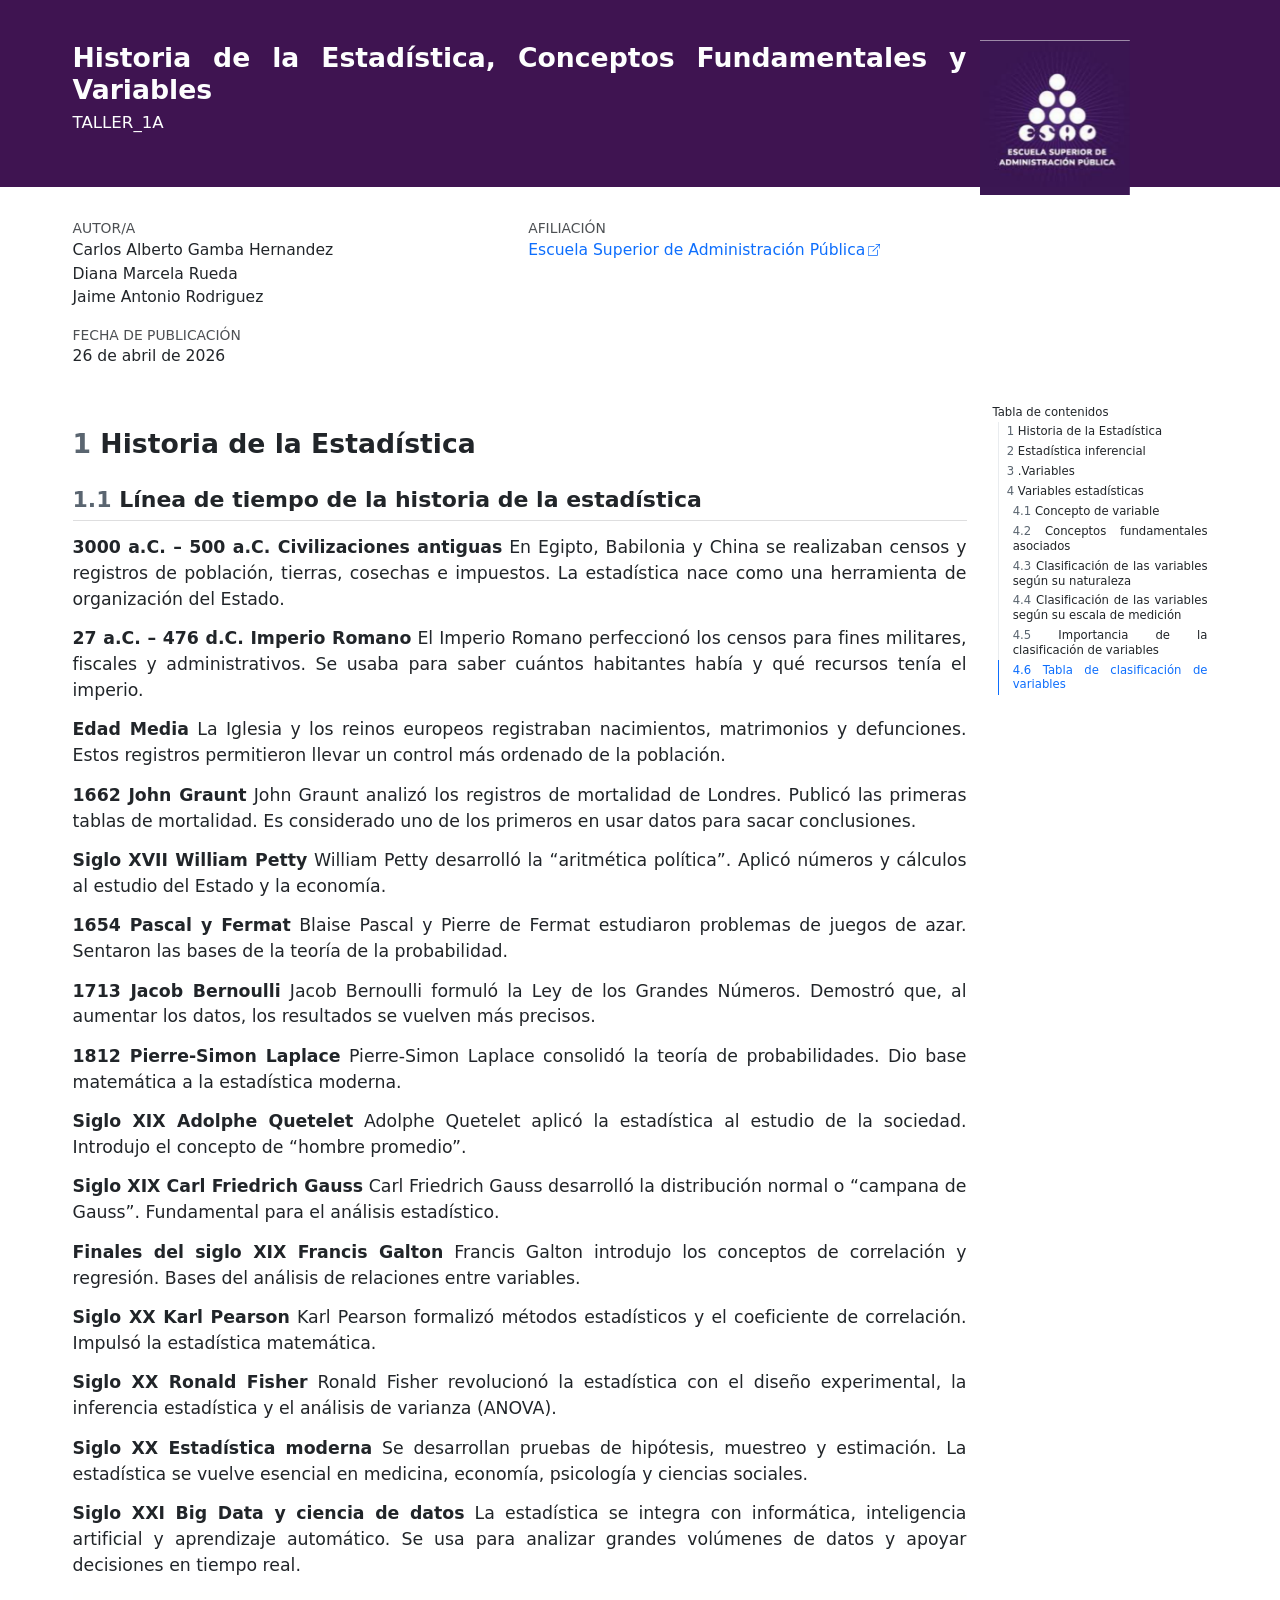
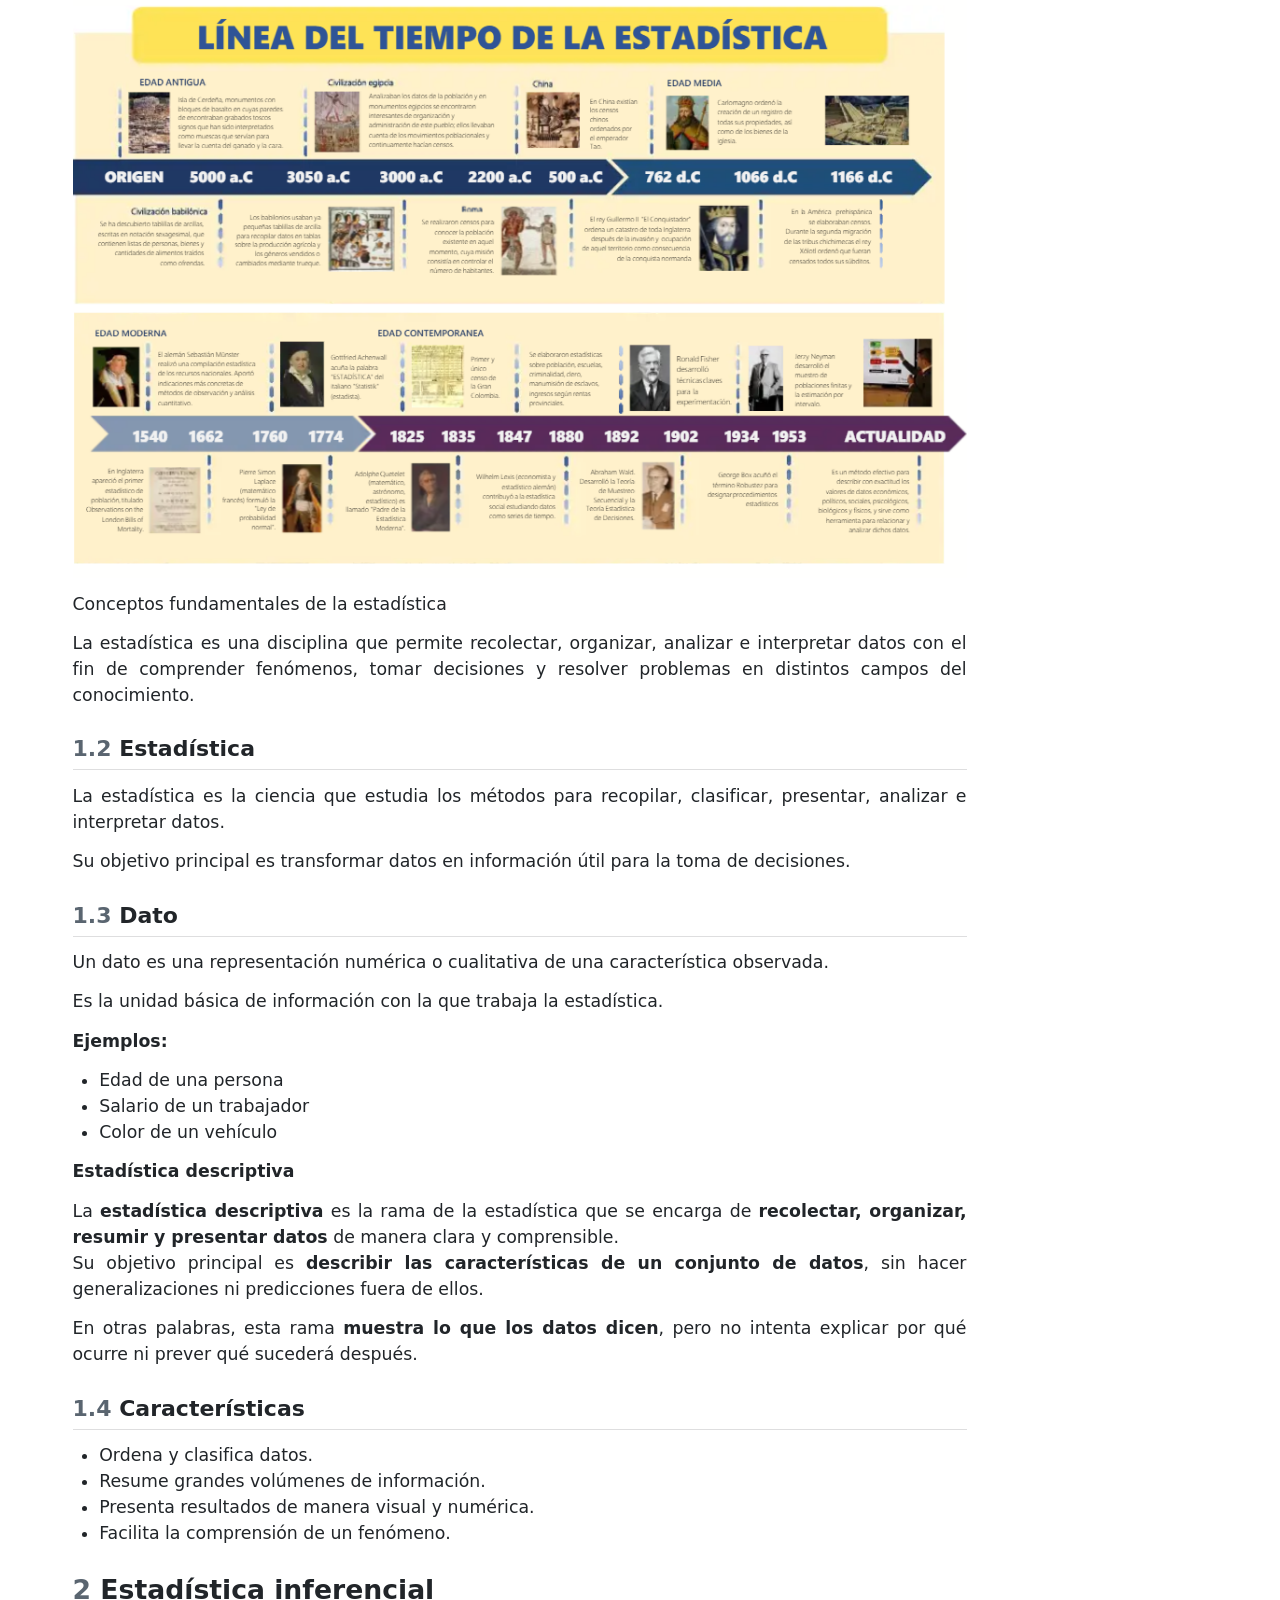
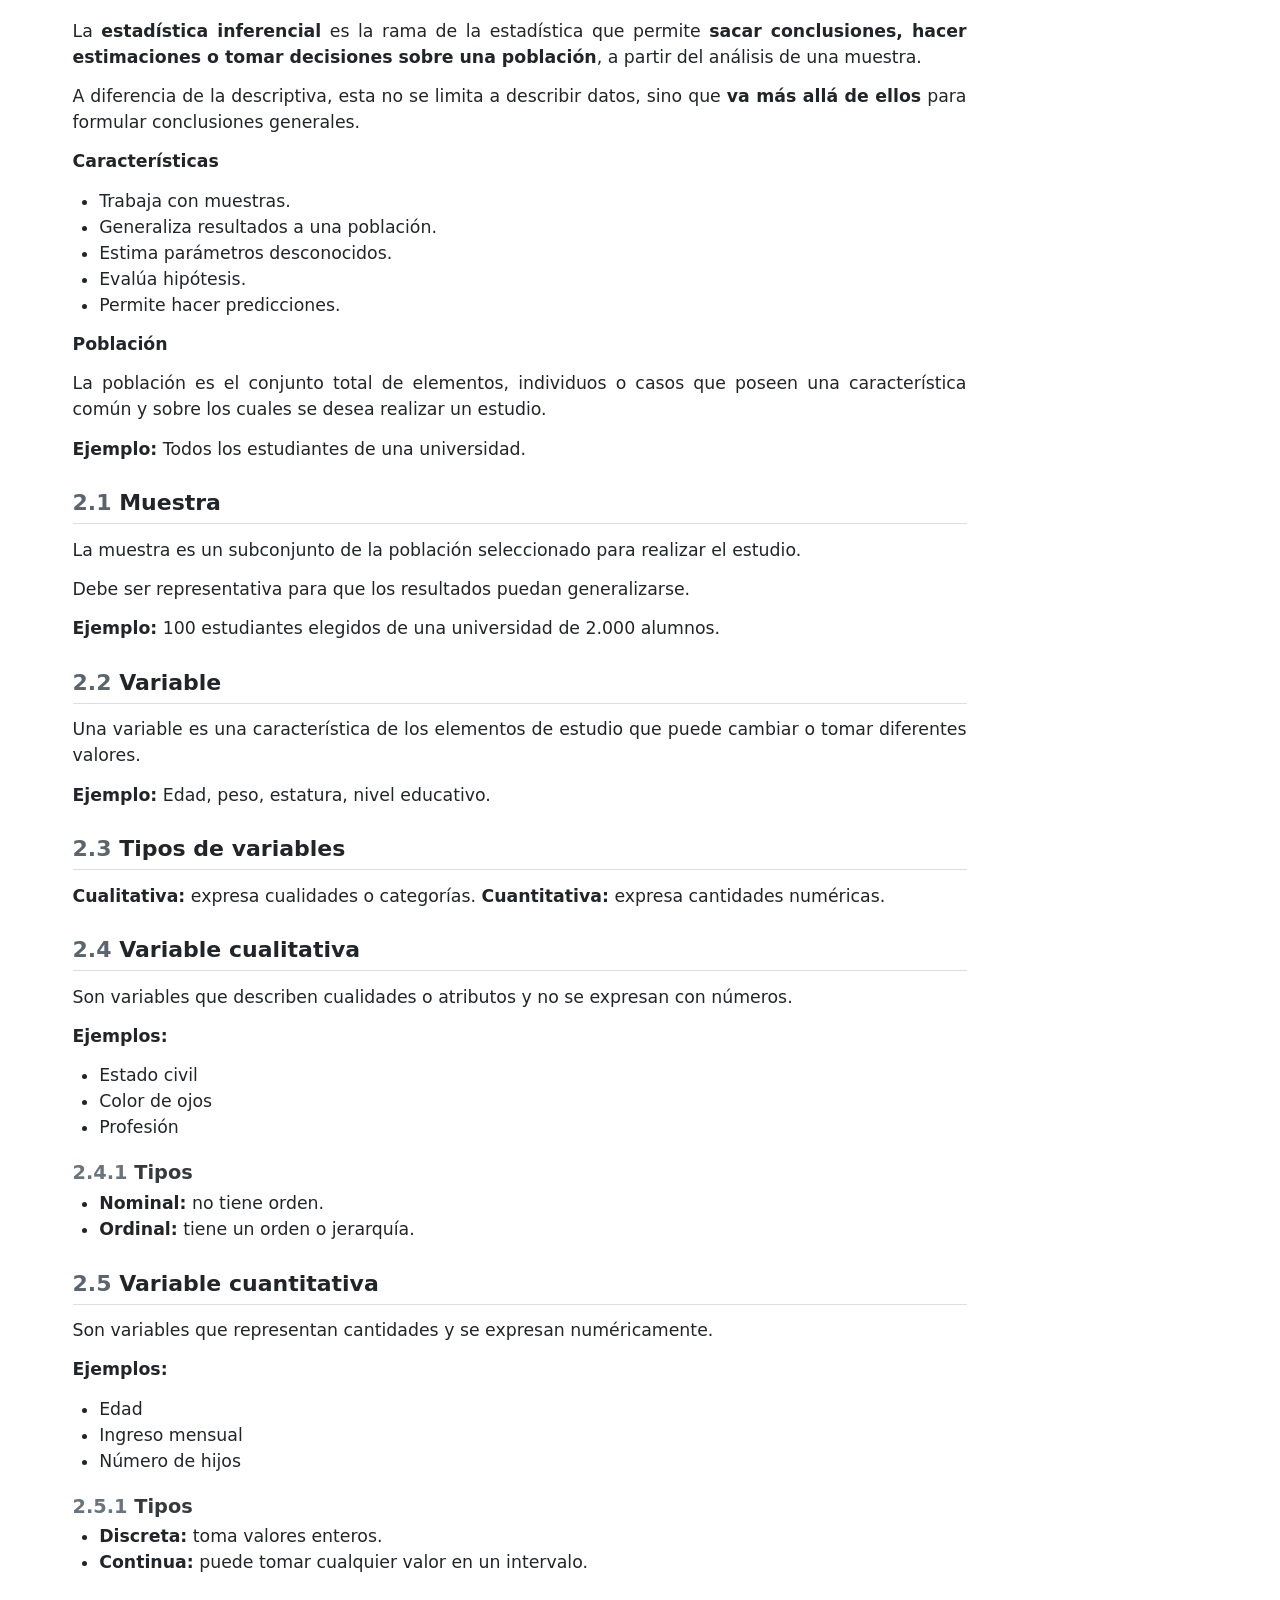
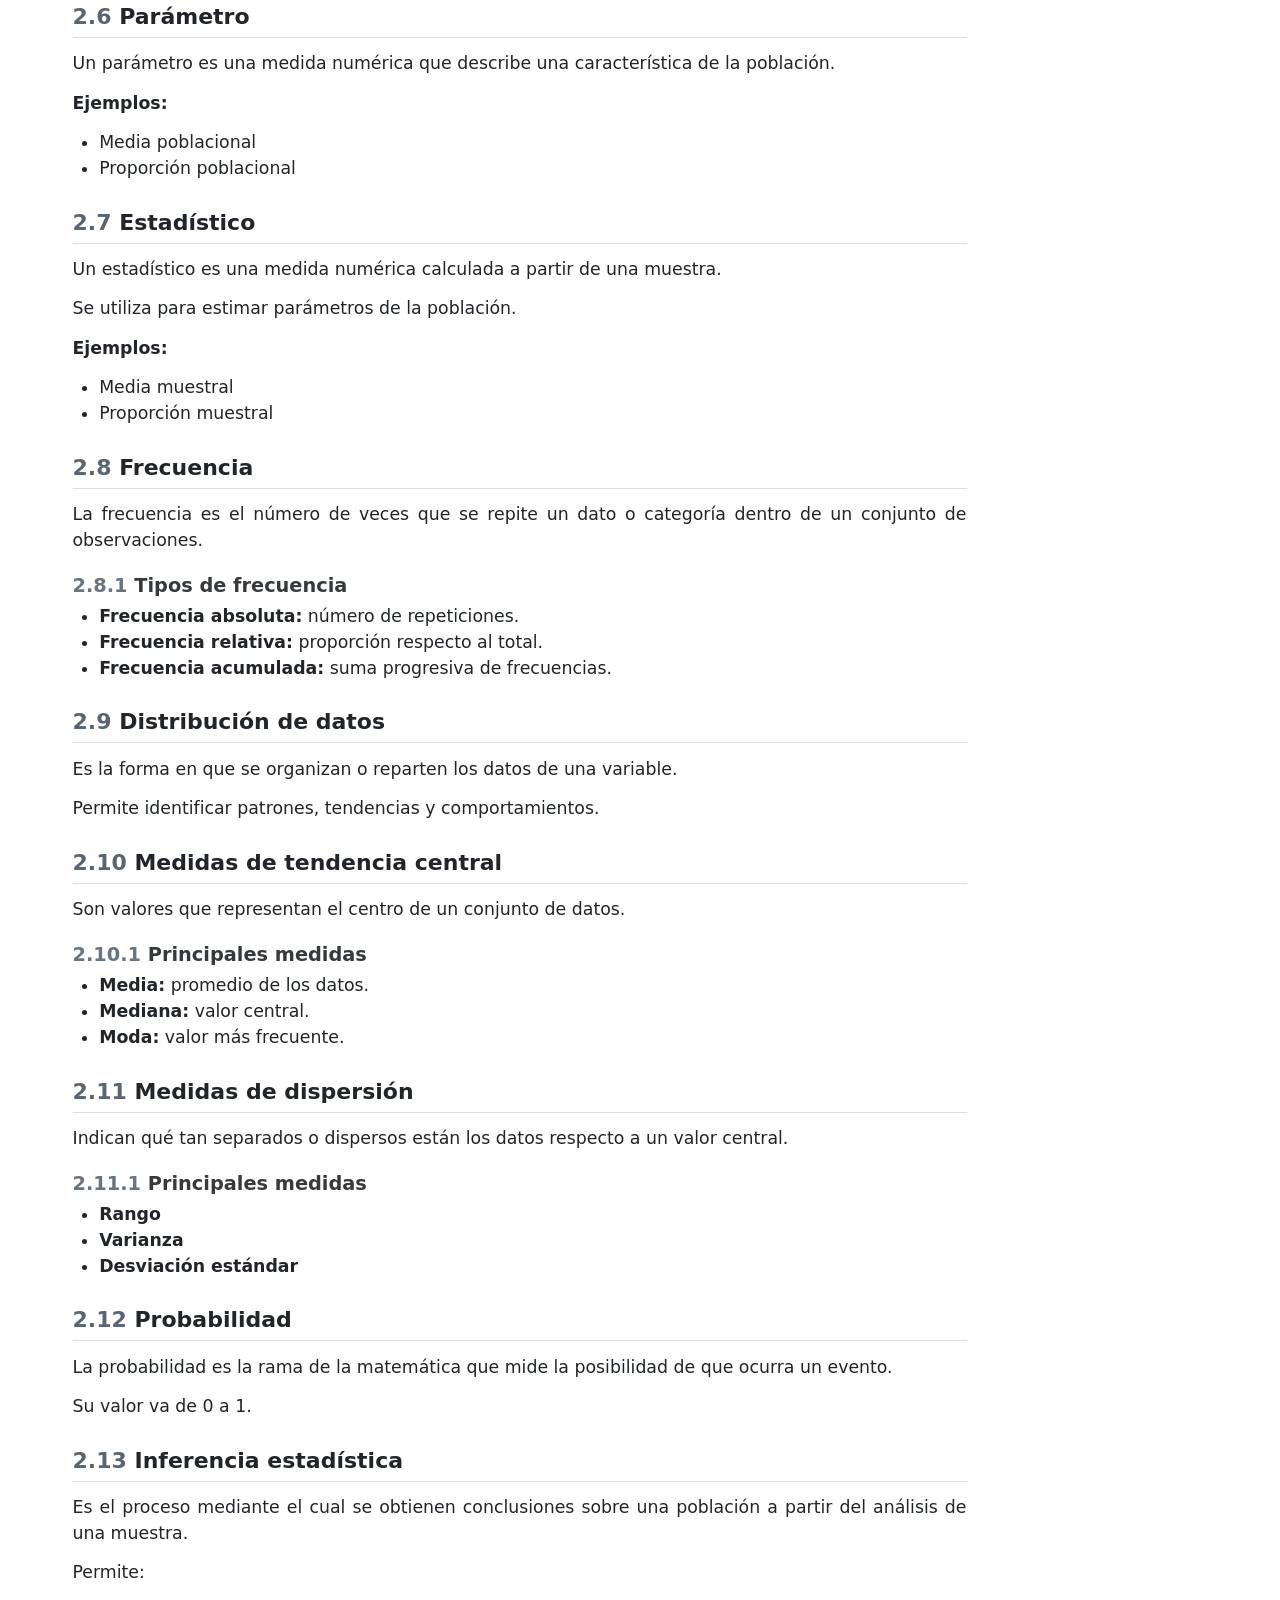
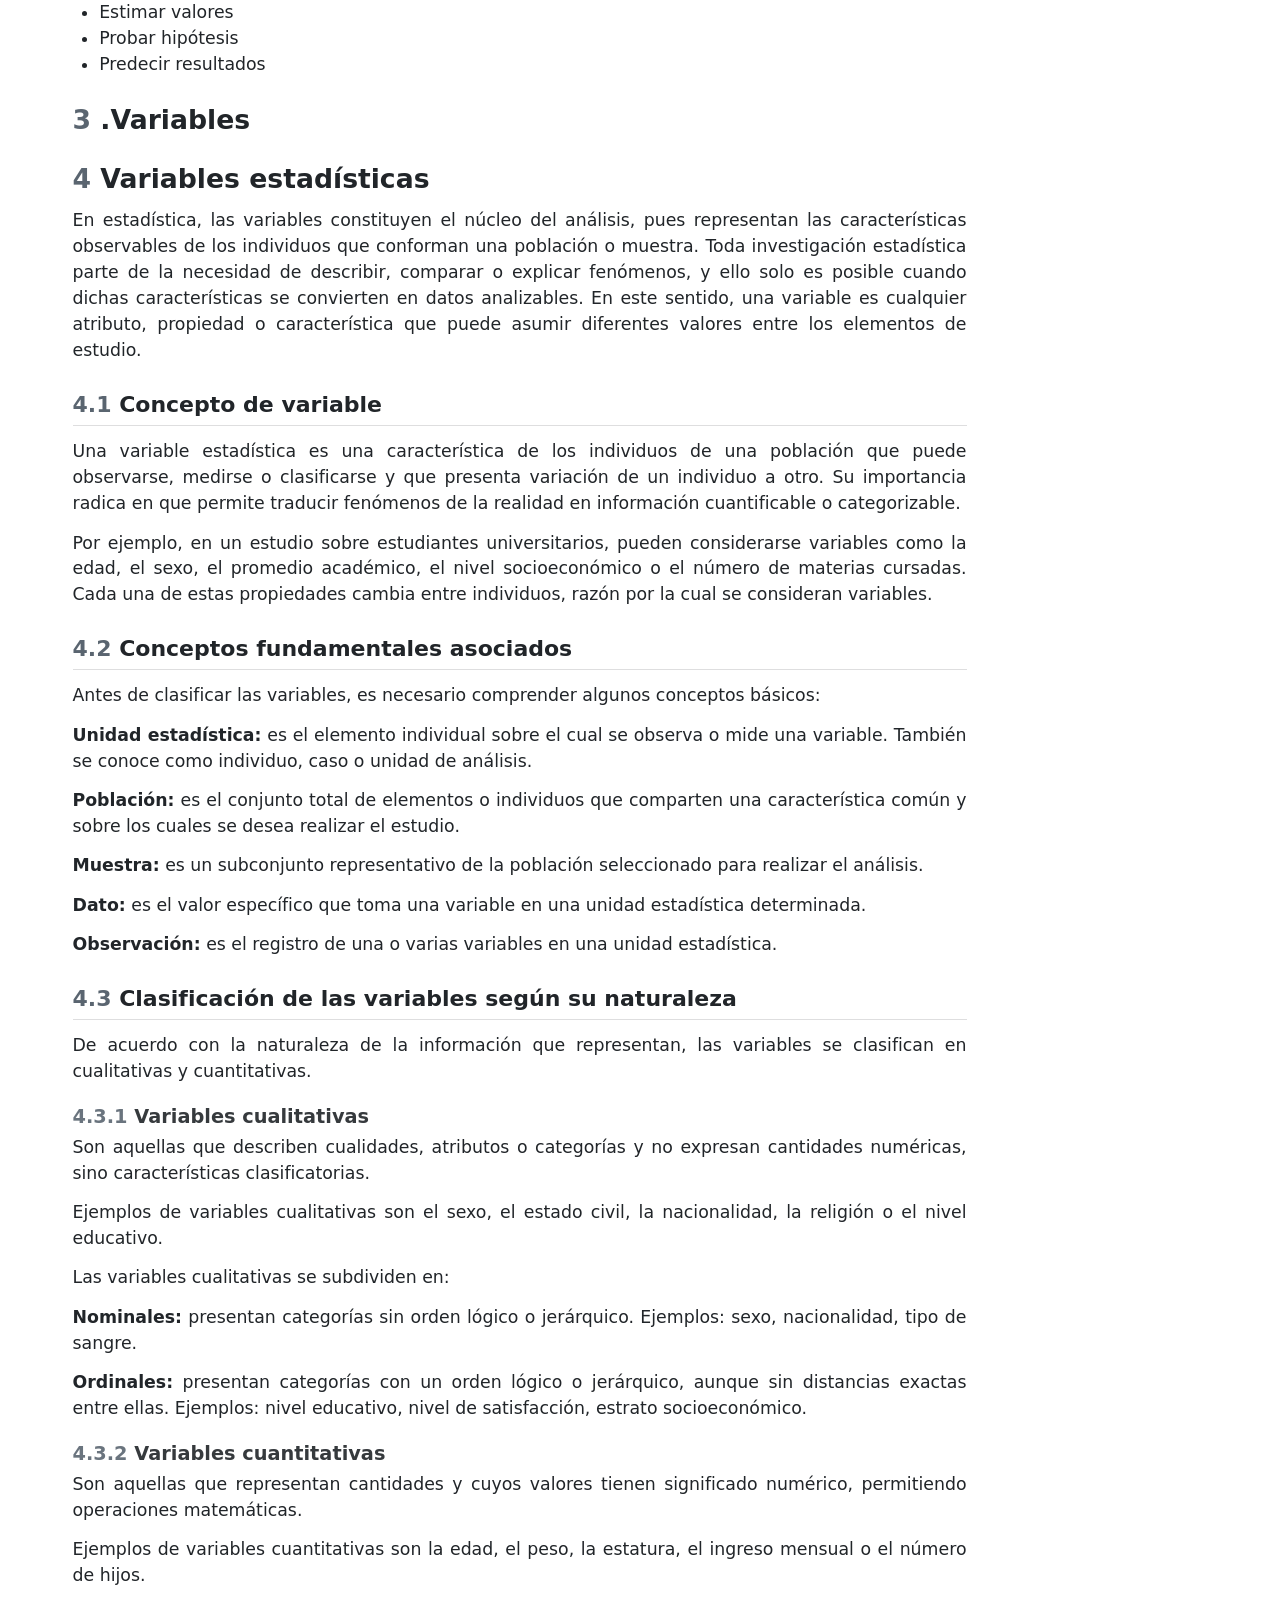
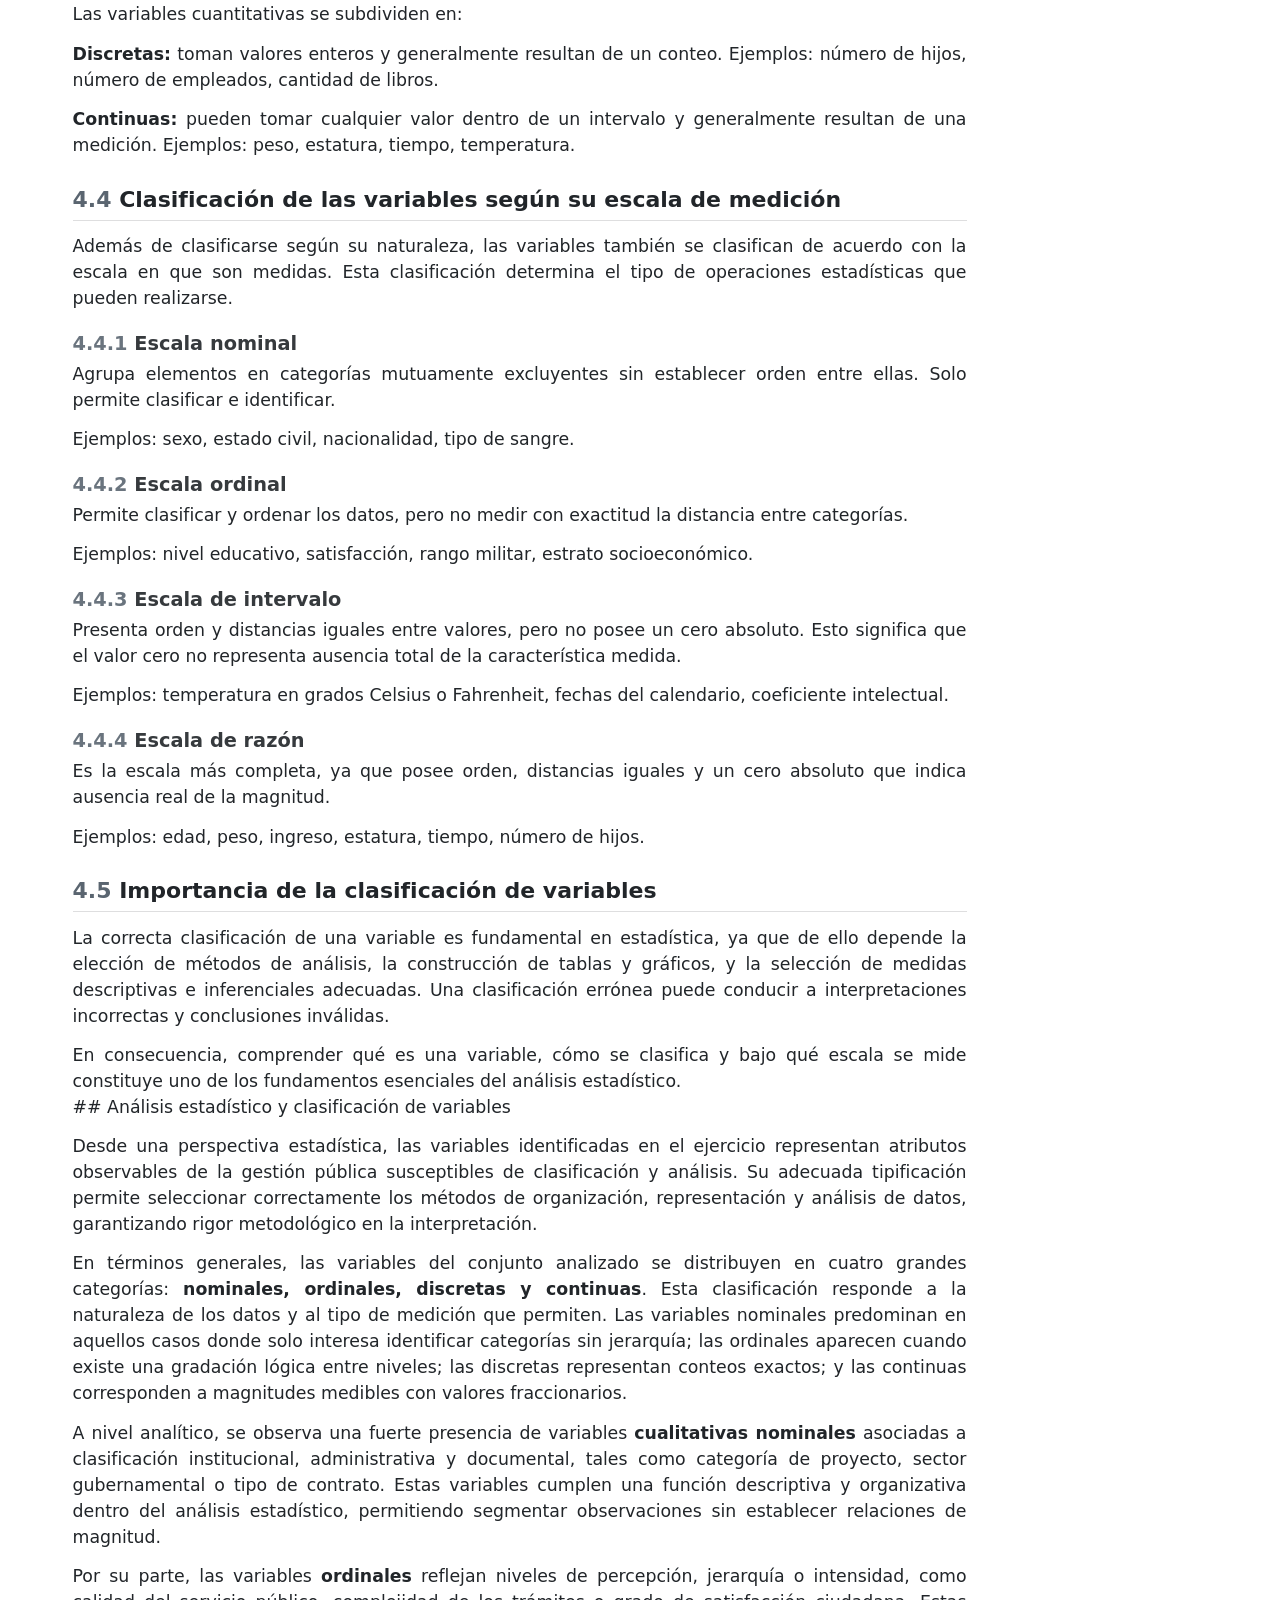
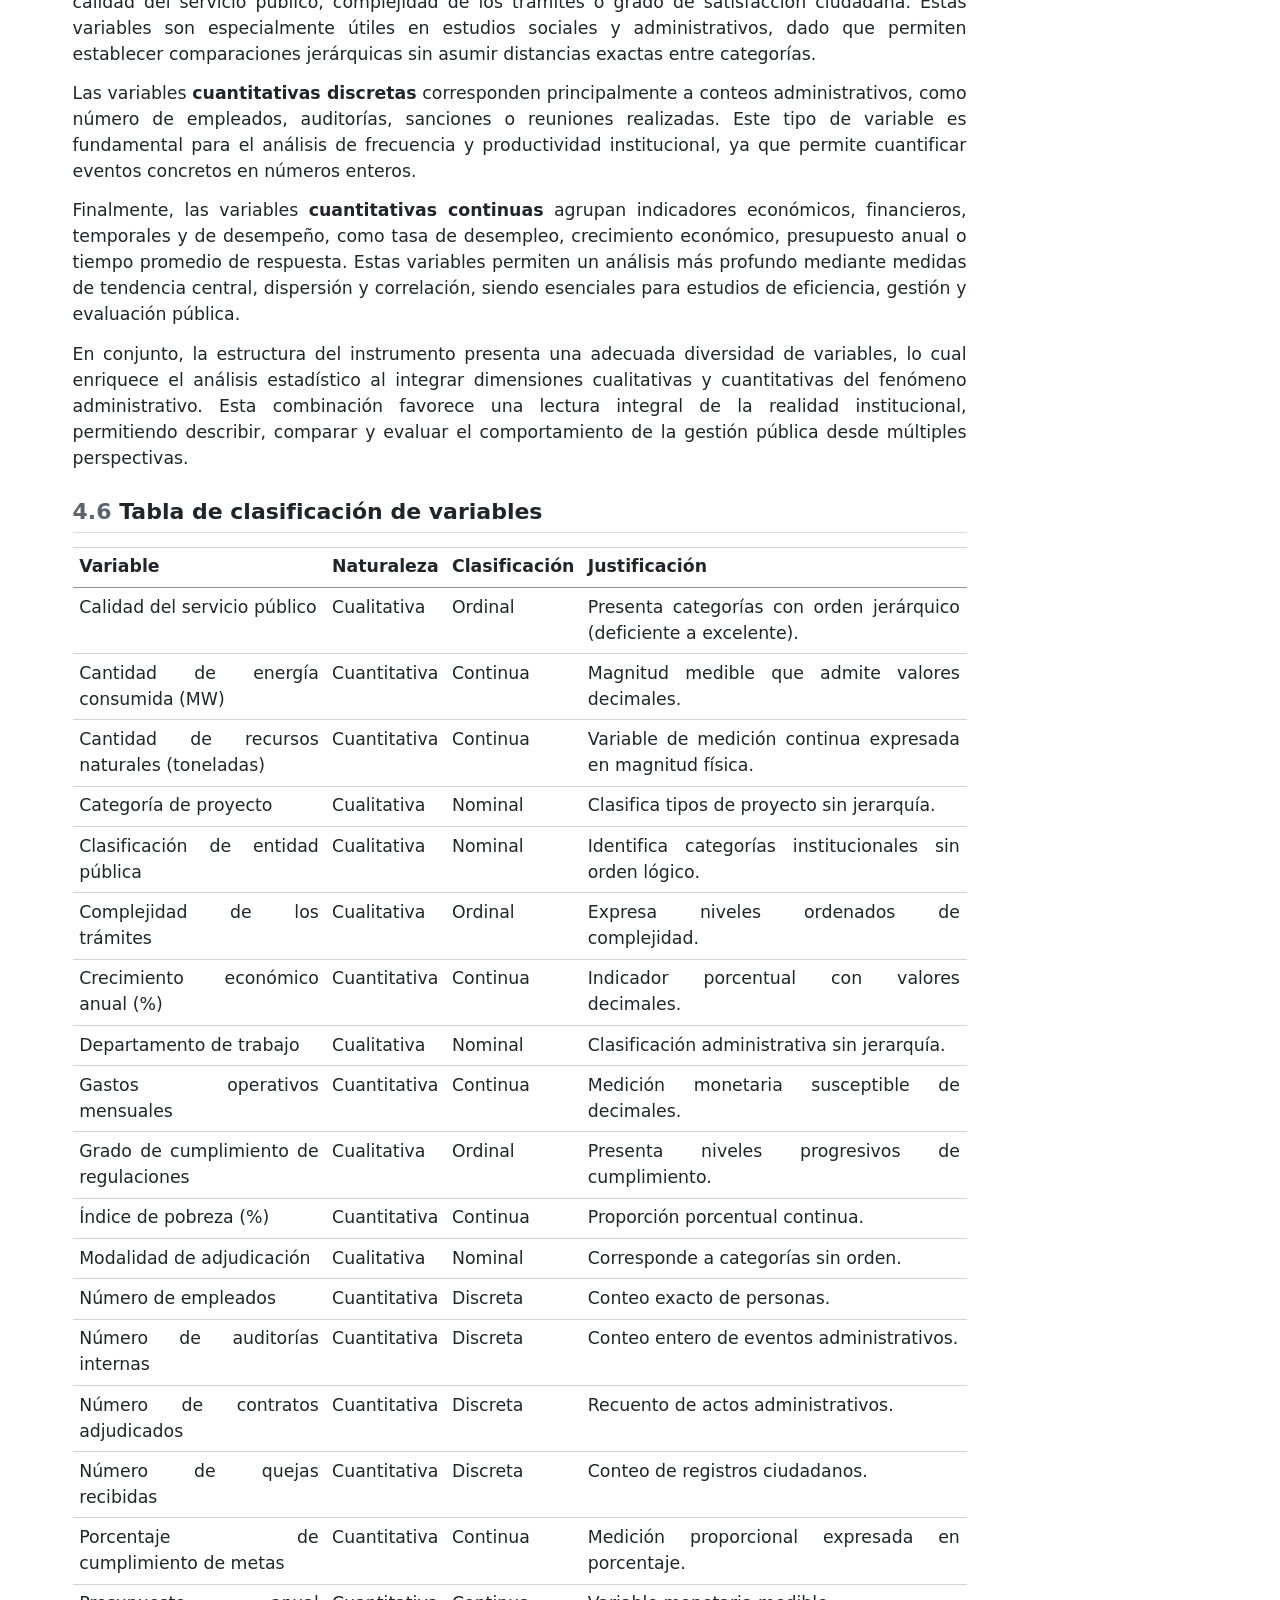
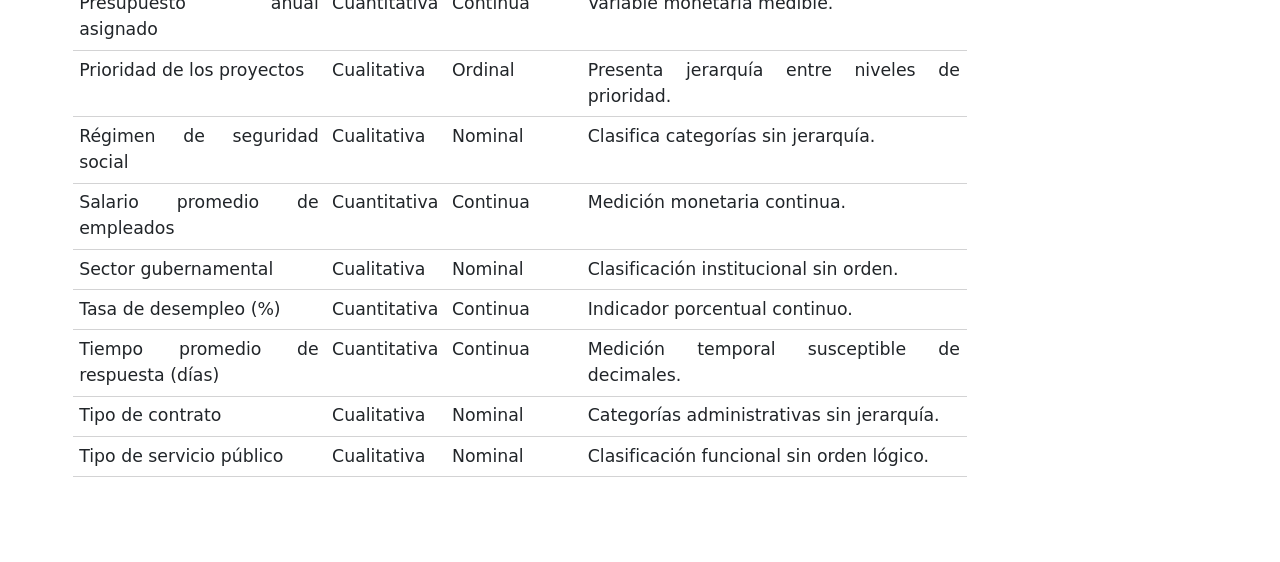
==== commit 3e4a50c4: "añadiendo cambios" ====
--- a/index.html
+++ b/index.html
@@ -173,36 +173,21 @@
 <h1 data-number="1"><span class="header-section-number">1</span> Historia de la Estadística</h1>
 <section id="línea-de-tiempo-de-la-historia-de-la-estadística" class="level2" data-number="1.1">
 <h2 data-number="1.1" class="anchored" data-anchor-id="línea-de-tiempo-de-la-historia-de-la-estadística"><span class="header-section-number">1.1</span> Línea de tiempo de la historia de la estadística</h2>
-<p><strong>3000 a.C. – 500 a.C. Civilizaciones antiguas</strong><br>
-En Egipto, Babilonia y China se realizaban censos y registros de población, tierras, cosechas e impuestos. La estadística nace como una herramienta de organización del Estado.</p>
-<p><strong>27 a.C. – 476 d.C. Imperio Romano</strong><br>
-El Imperio Romano perfeccionó los censos para fines militares, fiscales y administrativos. Se usaba para saber cuántos habitantes había y qué recursos tenía el imperio.</p>
-<p><strong>Siglos V – XV Edad Media</strong><br>
-La Iglesia y los reinos europeos registraban nacimientos, matrimonios y defunciones. Estos registros permitieron llevar un control más ordenado de la población.</p>
-<p><strong>1662 John Graunt</strong><br>
-John Graunt analizó los registros de mortalidad de Londres. Publicó las primeras tablas de mortalidad. Es considerado uno de los primeros en usar datos para sacar conclusiones.</p>
-<p><strong>Siglo XVII William Petty</strong><br>
-William Petty desarrolló la “aritmética política”. Aplicó números y cálculos al estudio del Estado y la economía.</p>
-<p><strong>1654 Pascal y Fermat</strong><br>
-Blaise Pascal y Pierre de Fermat estudiaron problemas de juegos de azar. Sentaron las bases de la teoría de la probabilidad.</p>
-<p><strong>1713 Jacob Bernoulli</strong><br>
-Jacob Bernoulli formuló la Ley de los Grandes Números. Demostró que, al aumentar los datos, los resultados se vuelven más precisos.</p>
-<p><strong>1812 Pierre-Simon Laplace</strong><br>
-Pierre-Simon Laplace consolidó la teoría de probabilidades. Dio base matemática a la estadística moderna.</p>
-<p><strong>Siglo XIX Adolphe Quetelet</strong><br>
-Adolphe Quetelet aplicó la estadística al estudio de la sociedad. Introdujo el concepto de “hombre promedio”.</p>
-<p><strong>Siglo XIX Carl Friedrich Gauss</strong><br>
-Carl Friedrich Gauss desarrolló la distribución normal o “campana de Gauss”. Fundamental para el análisis estadístico.</p>
-<p><strong>Finales del siglo XIX Francis Galton</strong><br>
-Francis Galton introdujo los conceptos de correlación y regresión. Bases del análisis de relaciones entre variables.</p>
-<p><strong>Siglo XX Karl Pearson</strong><br>
-Karl Pearson formalizó métodos estadísticos y el coeficiente de correlación. Impulsó la estadística matemática.</p>
-<p><strong>Siglo XX Ronald Fisher</strong><br>
-Ronald Fisher revolucionó la estadística con el diseño experimental, la inferencia estadística y el análisis de varianza (ANOVA).</p>
-<p><strong>Siglo XX Estadística moderna</strong><br>
-Se desarrollan pruebas de hipótesis, muestreo y estimación. La estadística se vuelve esencial en medicina, economía, psicología y ciencias sociales.</p>
-<p><strong>Siglo XXI Big Data y ciencia de datos</strong><br>
-La estadística se integra con informática, inteligencia artificial y aprendizaje automático. Se usa para analizar grandes volúmenes de datos y apoyar decisiones en tiempo real.</p>
+<p><strong>3000 a.C. – 500 a.C. Civilizaciones antiguas</strong> En Egipto, Babilonia y China se realizaban censos y registros de población, tierras, cosechas e impuestos. La estadística nace como una herramienta de organización del Estado.</p>
+<p><strong>27 a.C. – 476 d.C. Imperio Romano</strong> El Imperio Romano perfeccionó los censos para fines militares, fiscales y administrativos. Se usaba para saber cuántos habitantes había y qué recursos tenía el imperio.</p>
+<p><strong>Edad Media</strong> La Iglesia y los reinos europeos registraban nacimientos, matrimonios y defunciones. Estos registros permitieron llevar un control más ordenado de la población.</p>
+<p><strong>1662 John Graunt</strong> John Graunt analizó los registros de mortalidad de Londres. Publicó las primeras tablas de mortalidad. Es considerado uno de los primeros en usar datos para sacar conclusiones.</p>
+<p><strong>Siglo XVII William Petty</strong> William Petty desarrolló la “aritmética política”. Aplicó números y cálculos al estudio del Estado y la economía.</p>
+<p><strong>1654 Pascal y Fermat</strong> Blaise Pascal y Pierre de Fermat estudiaron problemas de juegos de azar. Sentaron las bases de la teoría de la probabilidad.</p>
+<p><strong>1713 Jacob Bernoulli</strong> Jacob Bernoulli formuló la Ley de los Grandes Números. Demostró que, al aumentar los datos, los resultados se vuelven más precisos.</p>
+<p><strong>1812 Pierre-Simon Laplace</strong> Pierre-Simon Laplace consolidó la teoría de probabilidades. Dio base matemática a la estadística moderna.</p>
+<p><strong>Siglo XIX Adolphe Quetelet</strong> Adolphe Quetelet aplicó la estadística al estudio de la sociedad. Introdujo el concepto de “hombre promedio”.</p>
+<p><strong>Siglo XIX Carl Friedrich Gauss</strong> Carl Friedrich Gauss desarrolló la distribución normal o “campana de Gauss”. Fundamental para el análisis estadístico.</p>
+<p><strong>Finales del siglo XIX Francis Galton</strong> Francis Galton introdujo los conceptos de correlación y regresión. Bases del análisis de relaciones entre variables.</p>
+<p><strong>Siglo XX Karl Pearson</strong> Karl Pearson formalizó métodos estadísticos y el coeficiente de correlación. Impulsó la estadística matemática.</p>
+<p><strong>Siglo XX Ronald Fisher</strong> Ronald Fisher revolucionó la estadística con el diseño experimental, la inferencia estadística y el análisis de varianza (ANOVA).</p>
+<p><strong>Siglo XX Estadística moderna</strong> Se desarrollan pruebas de hipótesis, muestreo y estimación. La estadística se vuelve esencial en medicina, economía, psicología y ciencias sociales.</p>
+<p><strong>Siglo XXI Big Data y ciencia de datos</strong> La estadística se integra con informática, inteligencia artificial y aprendizaje automático. Se usa para analizar grandes volúmenes de datos y apoyar decisiones en tiempo real.</p>
 <p><img src="images/clipboard-230049845.png" class="img-fluid"></p>
 <p>Conceptos fundamentales de la estadística</p>
 <p>La estadística es una disciplina que permite recolectar, organizar, analizar e interpretar datos con el fin de comprender fenómenos, tomar decisiones y resolver problemas en distintos campos del conocimiento.</p>
@@ -218,10 +203,8 @@
 <p>Es la unidad básica de información con la que trabaja la estadística.</p>
 <p><strong>Ejemplos:</strong></p>
 <ul>
-<li>Edad de una persona<br>
-</li>
-<li>Salario de un trabajador<br>
-</li>
+<li>Edad de una persona</li>
+<li>Salario de un trabajador</li>
 <li>Color de un vehículo</li>
 </ul>
 <p><strong>Estadística descriptiva</strong></p>
@@ -274,25 +257,21 @@
 </section>
 <section id="tipos-de-variables" class="level2" data-number="2.3">
 <h2 data-number="2.3" class="anchored" data-anchor-id="tipos-de-variables"><span class="header-section-number">2.3</span> Tipos de variables</h2>
-<p><strong>Cualitativa:</strong> expresa cualidades o categorías.<br>
-<strong>Cuantitativa:</strong> expresa cantidades numéricas.</p>
+<p><strong>Cualitativa:</strong> expresa cualidades o categorías. <strong>Cuantitativa:</strong> expresa cantidades numéricas.</p>
 </section>
 <section id="variable-cualitativa" class="level2" data-number="2.4">
 <h2 data-number="2.4" class="anchored" data-anchor-id="variable-cualitativa"><span class="header-section-number">2.4</span> Variable cualitativa</h2>
 <p>Son variables que describen cualidades o atributos y no se expresan con números.</p>
 <p><strong>Ejemplos:</strong></p>
 <ul>
-<li>Estado civil<br>
-</li>
-<li>Color de ojos<br>
-</li>
+<li>Estado civil</li>
+<li>Color de ojos</li>
 <li>Profesión</li>
 </ul>
 <section id="tipos" class="level3" data-number="2.4.1">
 <h3 data-number="2.4.1" class="anchored" data-anchor-id="tipos"><span class="header-section-number">2.4.1</span> Tipos</h3>
 <ul>
-<li><strong>Nominal:</strong> no tiene orden.<br>
-</li>
+<li><strong>Nominal:</strong> no tiene orden.</li>
 <li><strong>Ordinal:</strong> tiene un orden o jerarquía.</li>
 </ul>
 </section>
@@ -302,10 +281,8 @@
 <p>Son variables que representan cantidades y se expresan numéricamente.</p>
 <p><strong>Ejemplos:</strong></p>
 <ul>
-<li>Edad<br>
-</li>
-<li>Ingreso mensual<br>
-</li>
+<li>Edad</li>
+<li>Ingreso mensual</li>
 <li>Número de hijos</li>
 </ul>
 <section id="tipos-1" class="level3" data-number="2.5.1">
@@ -322,8 +299,7 @@
 <p>Un parámetro es una medida numérica que describe una característica de la población.</p>
 <p><strong>Ejemplos:</strong></p>
 <ul>
-<li>Media poblacional<br>
-</li>
+<li>Media poblacional</li>
 <li>Proporción poblacional</li>
 </ul>
 </section>
@@ -333,8 +309,7 @@
 <p>Se utiliza para estimar parámetros de la población.</p>
 <p><strong>Ejemplos:</strong></p>
 <ul>
-<li>Media muestral<br>
-</li>
+<li>Media muestral</li>
 <li>Proporción muestral</li>
 </ul>
 </section>
@@ -363,10 +338,8 @@
 <section id="principales-medidas" class="level3" data-number="2.10.1">
 <h3 data-number="2.10.1" class="anchored" data-anchor-id="principales-medidas"><span class="header-section-number">2.10.1</span> Principales medidas</h3>
 <ul>
-<li><strong>Media:</strong> promedio de los datos.<br>
-</li>
-<li><strong>Mediana:</strong> valor central.<br>
-</li>
+<li><strong>Media:</strong> promedio de los datos.</li>
+<li><strong>Mediana:</strong> valor central.</li>
 <li><strong>Moda:</strong> valor más frecuente.</li>
 </ul>
 </section>
@@ -377,10 +350,8 @@
 <section id="principales-medidas-1" class="level3" data-number="2.11.1">
 <h3 data-number="2.11.1" class="anchored" data-anchor-id="principales-medidas-1"><span class="header-section-number">2.11.1</span> Principales medidas</h3>
 <ul>
-<li><strong>Rango</strong><br>
-</li>
-<li><strong>Varianza</strong><br>
-</li>
+<li><strong>Rango</strong></li>
+<li><strong>Varianza</strong></li>
 <li><strong>Desviación estándar</strong></li>
 </ul>
 </section>
